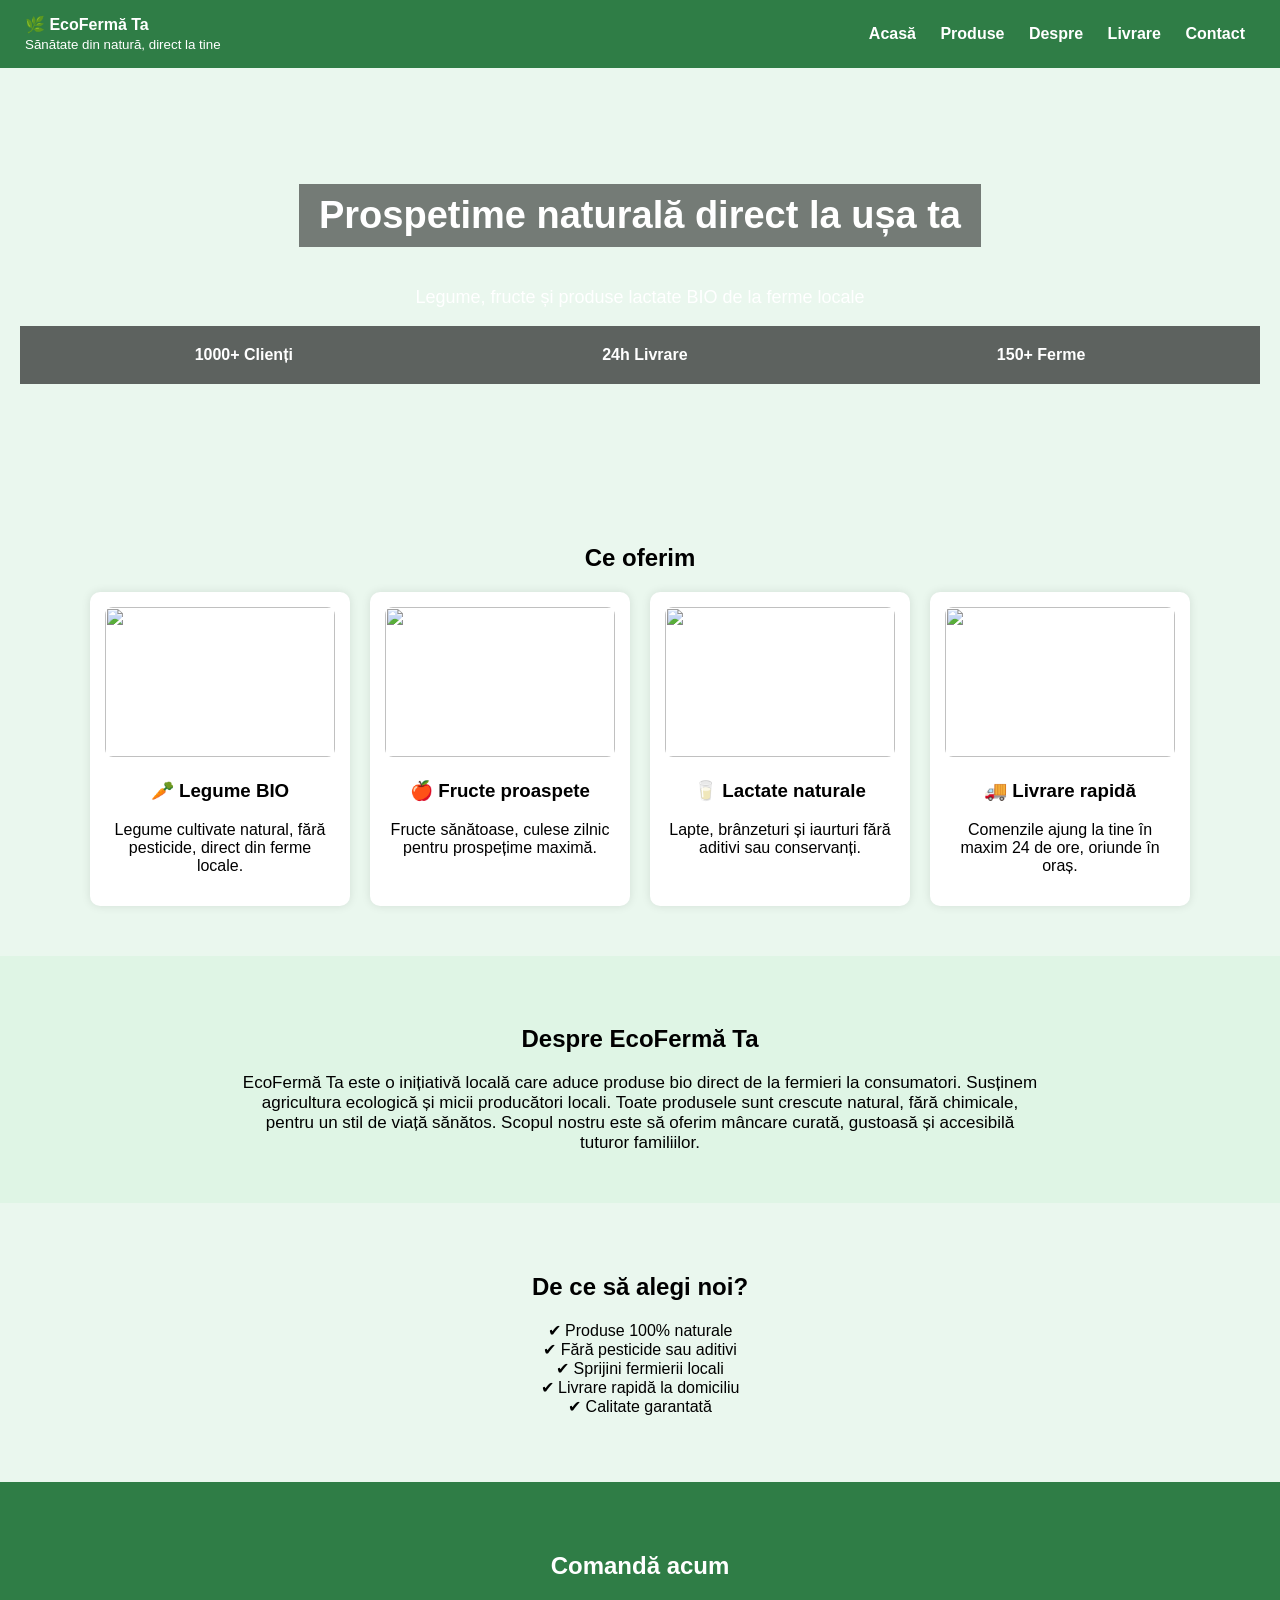
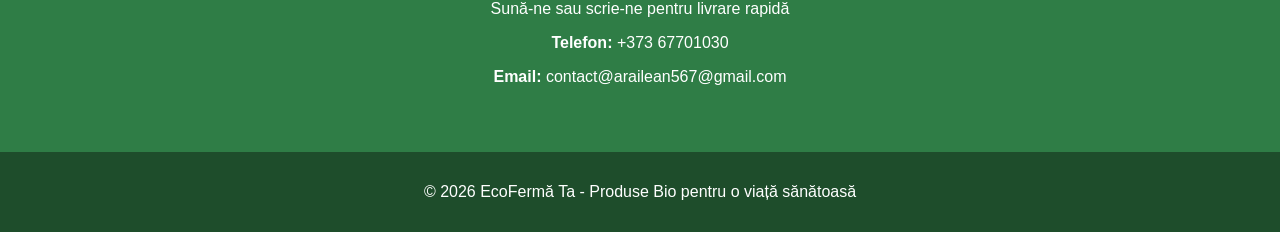
==== index.html @ a635d157 "Ziua 4: Finalizat Layout, Flexbox Grid si Interactivitate. Validat W3C." ====
<!DOCTYPE html>
<html lang="ro">
<head>
    <meta charset="UTF-8">
    <meta name="viewport" content="width=device-width, initial-scale=1.0">
    <title>EcoFermă Ta | Produse Bio & Livrare Rapidă</title>

    <style>
        body {
            margin: 0;
            font-family: Arial, sans-serif;
            background: #eaf7ee;
        }

        /* HEADER */
        header {
            background: #2f7d46;
            color: white;
            padding: 15px 25px;
            display: flex;
            justify-content: space-between;
            align-items: center;
        }

        header .logo {
            line-height: 1.2;
        }

        header nav a {
            color: white;
            margin: 0 10px;
            text-decoration: none;
            font-weight: bold;
        }

        /* HERO */
        .hero {
            background: url('https://images.unsplash.com/photo-1606787366850-de6330128bfc') center/cover;
            color: white;
            text-align: center;
            padding: 90px 20px;
        }

        .hero h1 {
            font-size: 38px;
            background: rgba(0,0,0,0.5);
            display: inline-block;
            padding: 10px 20px;
        }

        .hero p {
            margin-top: 15px;
            font-size: 18px;
        }

        /* STATISTICI */
        .stats {
            display: flex;
            justify-content: space-around;
            background: rgba(0,0,0,0.6);
            color: white;
            padding: 20px;
            font-weight: bold;
        }

        /* SECTIUNI */
        section {
            padding: 50px 20px;
            text-align: center;
        }

        .services {
            display: flex;
            justify-content: center;
            flex-wrap: wrap;
            gap: 20px;
        }

        .card {
            background: white;
            width: 230px;
            border-radius: 10px;
            padding: 15px;
            box-shadow: 0 0 10px rgba(0,0,0,0.1);
        }

        .card img {
            width: 100%;
            height: 150px;
            object-fit: cover;
            border-radius: 8px;
        }

        .about {
            background: #dff5e5;
        }

        .about p {
            max-width: 800px;
            margin: auto;
            font-size: 17px;
        }

        .contact {
            background: #2f7d46;
            color: white;
        }

        footer {
            background: #1e4d2b;
            color: white;
            text-align: center;
            padding: 15px;
        }
    </style>
</head>

<body>

<header>
    <div class="logo">
        <strong>🌿 EcoFermă Ta</strong><br>
        <small>Sănătate din natură, direct la tine</small>
    </div>

    <nav>
        <a href="#">Acasă</a>
        <a href="#">Produse</a>
        <a href="#">Despre</a>
        <a href="#">Livrare</a>
        <a href="#">Contact</a>
    </nav>
</header>

<!-- HERO -->
<div class="hero">
    <h1>Prospetime naturală direct la ușa ta</h1>
    <p>Legume, fructe și produse lactate BIO de la ferme locale</p>

    <div class="stats">
        <div>1000+ Clienți</div>
        <div>24h Livrare</div>
        <div>150+ Ferme</div>
    </div>
</div>

<!-- SERVICII -->
<section>
    <h2>Ce oferim</h2>

    <div class="services">

        <div class="card">
            <img src="https://images.unsplash.com/photo-1592924357228-91a4daadcfea?auto=format&fit=crop&w=800&q=80">
            <h3>🥕 Legume BIO</h3>
            <p>Legume cultivate natural, fără pesticide, direct din ferme locale.</p>
        </div>

        <div class="card">
           <img src="https://images.unsplash.com/photo-1619566636858-adf3ef46400b?auto=format&fit=crop&w=800&q=80">
            <h3>🍎 Fructe proaspete</h3>
            <p>Fructe sănătoase, culese zilnic pentru prospețime maximă.</p>
        </div>

        <div class="card">
           <img src="https://images.unsplash.com/photo-1628088062854-d1870b4553da?auto=format&fit=crop&w=800&q=80">
            <h3>🥛 Lactate naturale</h3>
            <p>Lapte, brânzeturi și iaurturi fără aditivi sau conservanți.</p>
        </div>

        <div class="card">
            <img src="https://images.unsplash.com/photo-1580674285054-bed31e145f59?auto=format&fit=crop&w=800&q=80">
            <h3>🚚 Livrare rapidă</h3>
            <p>Comenzile ajung la tine în maxim 24 de ore, oriunde în oraș.</p>
        </div>

    </div>
</section>

<!-- DESPRE -->
<section class="about">
    <h2>Despre EcoFermă Ta</h2>
    <p>
        EcoFermă Ta este o inițiativă locală care aduce produse bio direct de la fermieri la consumatori.
        Susținem agricultura ecologică și micii producători locali.
        Toate produsele sunt crescute natural, fără chimicale, pentru un stil de viață sănătos.
        Scopul nostru este să oferim mâncare curată, gustoasă și accesibilă tuturor familiilor.
    </p>
</section>

<!-- BENEFICII -->
<section>
    <h2>De ce să alegi noi?</h2>
    <p>
        ✔ Produse 100% naturale<br>
        ✔ Fără pesticide sau aditivi<br>
        ✔ Sprijini fermierii locali<br>
        ✔ Livrare rapidă la domiciliu<br>
        ✔ Calitate garantată
    </p>
</section>

<!-- CONTACT -->
<section class="contact">
    <h2>Comandă acum</h2>
    <p>Sună-ne sau scrie-ne pentru livrare rapidă</p>
    <p><strong>Telefon:</strong> +373 67701030</p>
    <p><strong>Email:</strong> contact@arailean567@gmail.com</p>
</section>

<footer>
    <p>&copy; 2026 EcoFermă Ta - Produse Bio pentru o viață sănătoasă</p>
</footer>

</body>
</html>
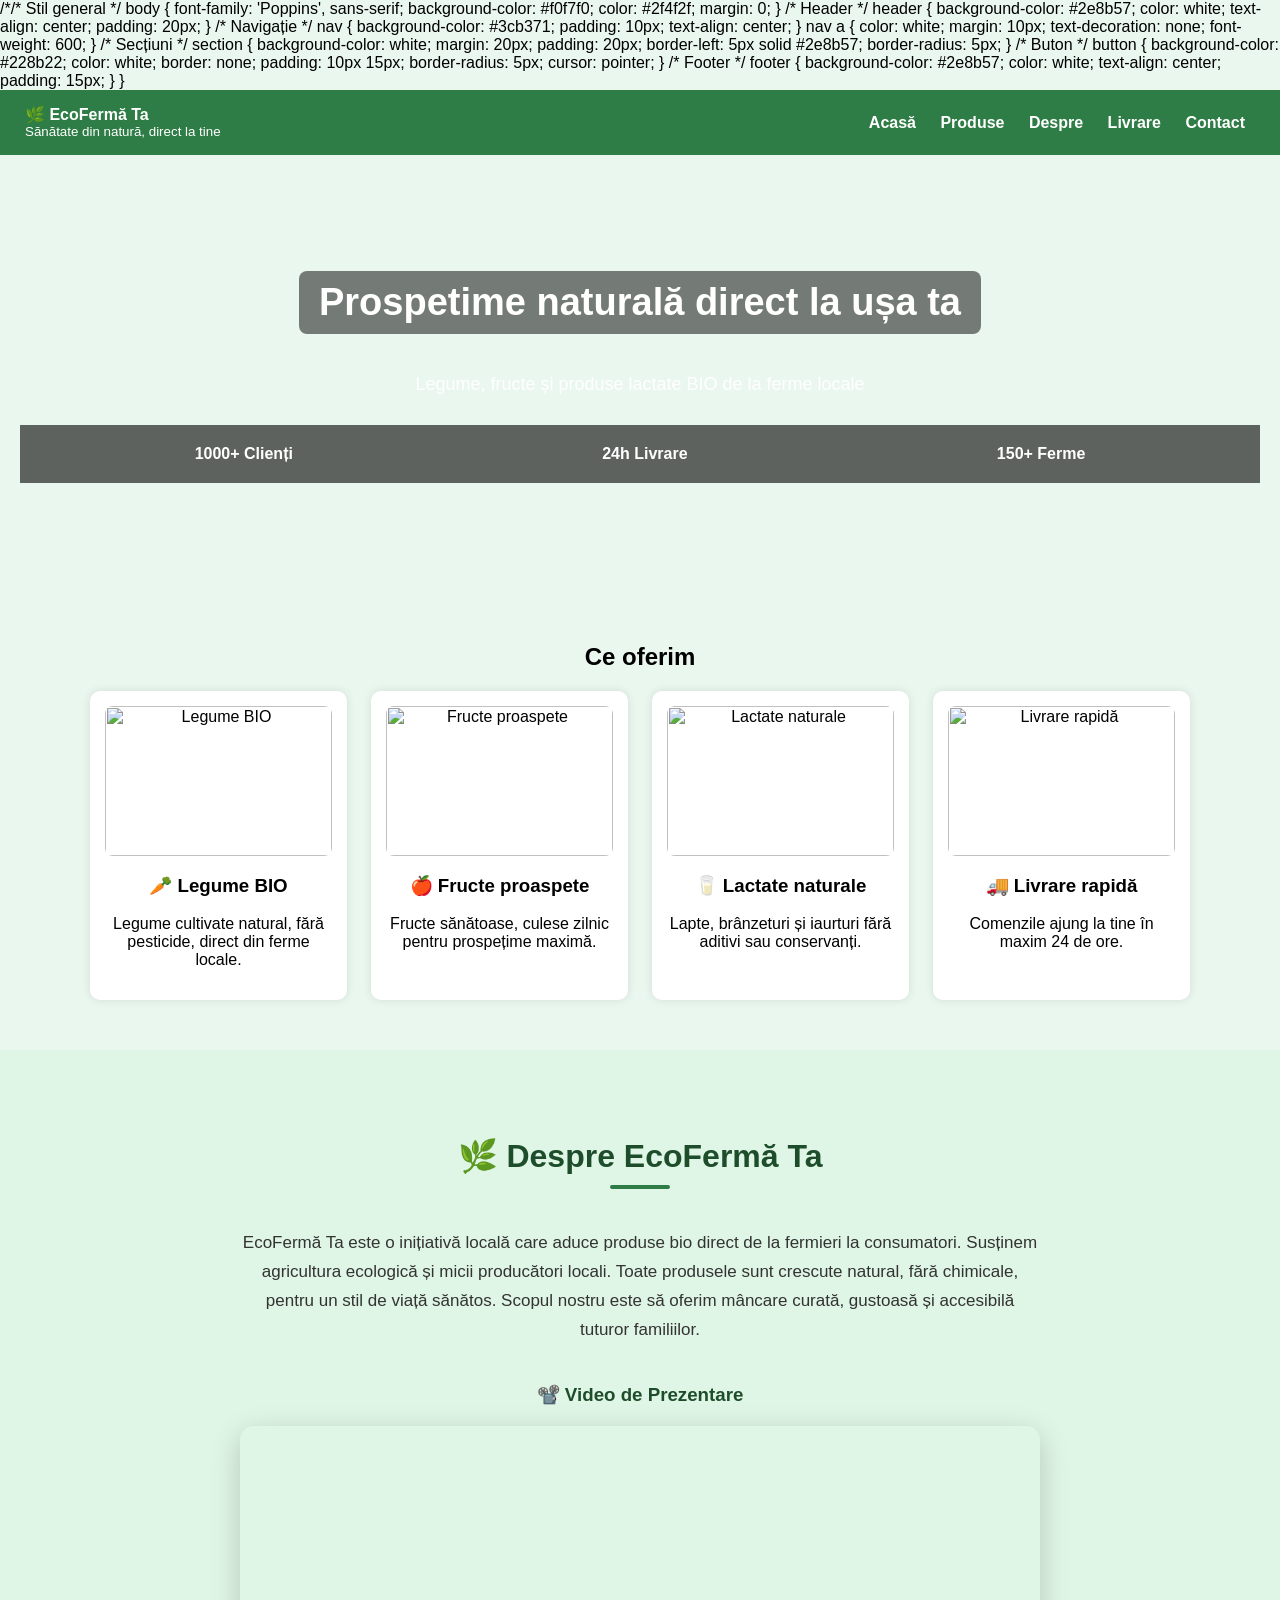
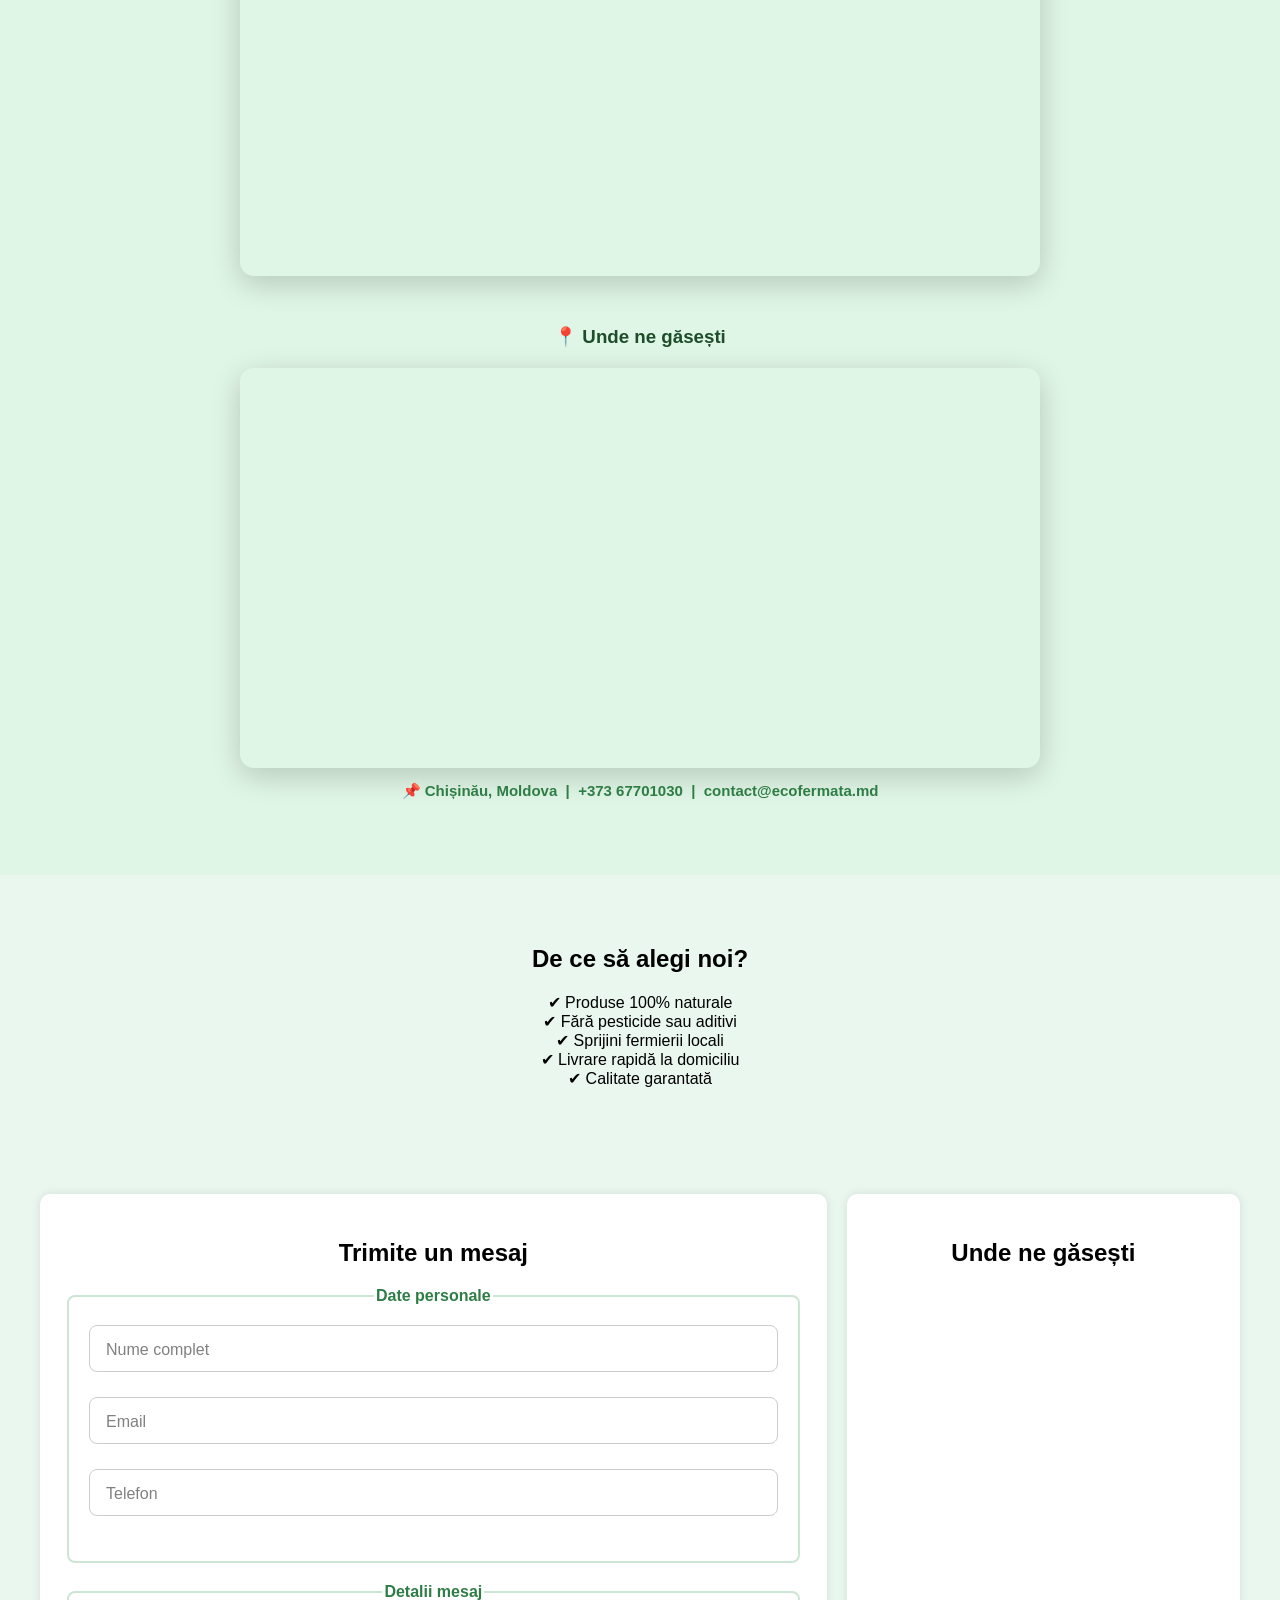
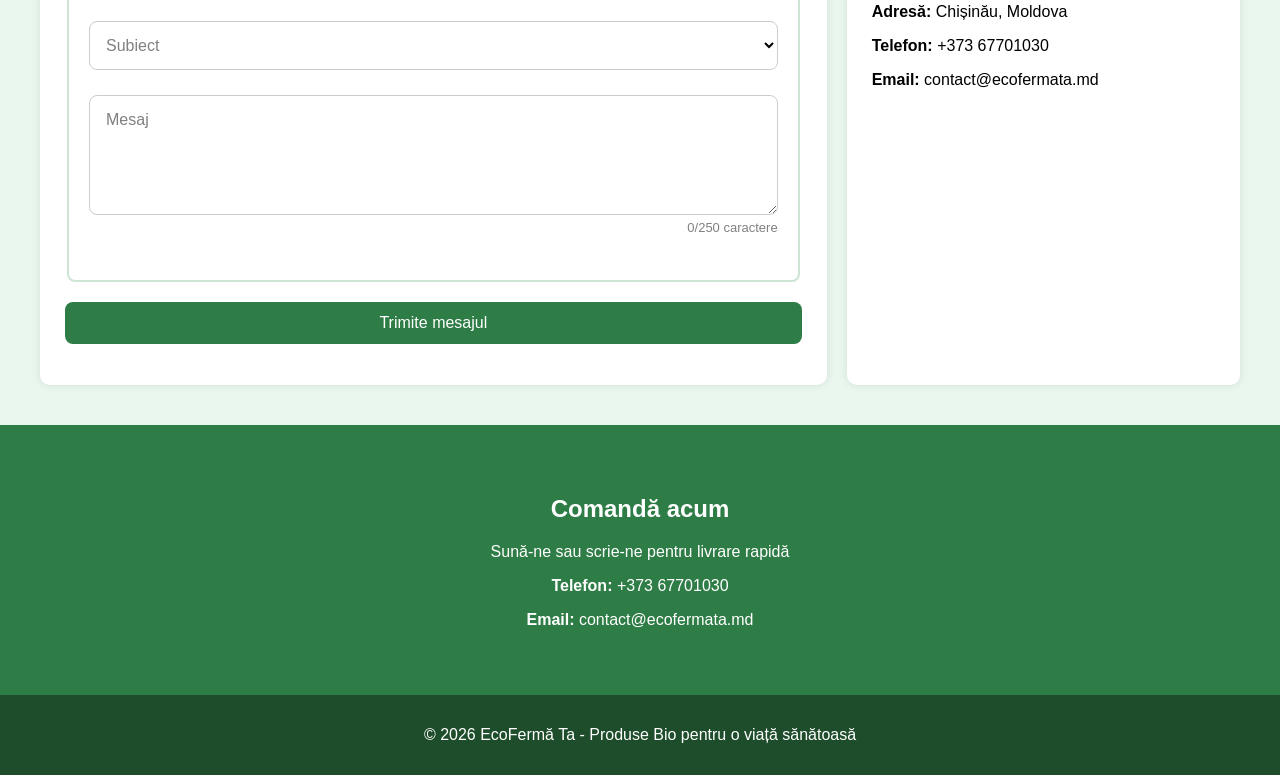
==== commit aad5fb74: "Update index.html" ====
--- a/index.html
+++ b/index.html
@@ -1,3 +1,99 @@
+/*/* Stil general */
+body {
+    font-family: 'Poppins', sans-serif;
+    background-color: #f0f7f0;
+    color: #2f4f2f;
+    margin: 0;
+}
+
+/* Header */
+header {
+    background-color: #2e8b57;
+    color: white;
+    text-align: center;
+    padding: 20px;
+}
+
+/* Navigație */
+nav {
+    background-color: #3cb371;
+    padding: 10px;
+    text-align: center;
+}
+
+nav a {
+    color: white;
+    margin: 10px;
+    text-decoration: none;
+    font-weight: 600;
+}
+
+/* Secțiuni */
+section {
+    background-color: white;
+    margin: 20px;
+    padding: 20px;
+    border-left: 5px solid #2e8b57;
+    border-radius: 5px;
+}
+
+/* Buton */
+button {
+    background-color: #228b22;
+    color: white;
+    border: none;
+    padding: 10px 15px;
+    border-radius: 5px;
+    cursor: pointer;
+}
+
+/* Footer */
+footer {
+    background-color: #2e8b57;
+    color: white;
+    text-align: center;
+    padding: 15px;
+}
+}
+
+
+
+
+
+
+
+
+
+
+
+
+
+
+
+
+
+
+
+
+
+
+
+
+
+
+
+
+
+
+
+
+
+
+
+
+
+
+
 <!DOCTYPE html>
 <html lang="ro">
 <head>
@@ -46,6 +142,7 @@
             background: rgba(0,0,0,0.5);
             display: inline-block;
             padding: 10px 20px;
+            border-radius: 8px;
         }
 
         .hero p {
@@ -61,6 +158,7 @@
             color: white;
             padding: 20px;
             font-weight: bold;
+            margin-top: 30px;
         }
 
         /* SECTIUNI */
@@ -69,19 +167,37 @@
             text-align: center;
         }
 
+        /* =============================================
+           SERVICII — Flexbox + Gap + Responsive
+        =============================================== */
         .services {
-            display: flex;
+            display: flex;               /* 1. Flexbox în loc de inline-block/float */
+            flex-wrap: wrap;             /*    Permite rânduri multiple */
             justify-content: center;
-            flex-wrap: wrap;
-            gap: 20px;
+            gap: 24px;                   /* 2. gap pentru spațiere uniformă */
+            max-width: 1100px;
+            margin: 0 auto;
         }
 
         .card {
             background: white;
-            width: 230px;
+            /* 3. Responsivitate:
+               - flex-basis controlează lățimea ideală
+               - min-width previne carduri prea înguste
+               - max-width limitează pe ecrane mari
+               - pe mobil (media query) → 100% lățime
+            */
+            flex: 1 1 230px;             /* crește / se micșorează / baza 230px */
+            max-width: 280px;            /* nu depășește 280px pe desktop */
             border-radius: 10px;
             padding: 15px;
             box-shadow: 0 0 10px rgba(0,0,0,0.1);
+            transition: transform 0.3s;
+            box-sizing: border-box;
+        }
+
+        .card:hover {
+            transform: translateY(-5px);
         }
 
         .card img {
@@ -99,6 +215,7 @@
             max-width: 800px;
             margin: auto;
             font-size: 17px;
+            line-height: 1.7;
         }
 
         .contact {
@@ -112,6 +229,294 @@
             text-align: center;
             padding: 15px;
         }
+
+        /* GRID CONTACT */
+        .contact-layout {
+            display: grid;
+            grid-template-columns: 2fr 1fr;
+            gap: 20px;
+            max-width: 1200px;
+            margin: auto;
+            padding: 40px 20px;
+        }
+
+        .form-box,
+        .info-box {
+            background: white;
+            padding: 25px;
+            border-radius: 10px;
+            box-shadow: 0 0 10px rgba(0,0,0,0.1);
+        }
+
+        fieldset {
+            border: 2px solid #cce5d4;
+            border-radius: 8px;
+            margin-bottom: 20px;
+            padding: 20px;
+        }
+
+        legend {
+            font-weight: bold;
+            color: #2f7d46;
+        }
+
+        /* FLOATING LABELS */
+        .floating-group {
+            position: relative;
+            margin-bottom: 25px;
+        }
+
+        .floating-group input,
+        .floating-group textarea,
+        .floating-group select {
+            width: 100%;
+            padding: 18px 10px 10px;
+            border: 1px solid #ccc;
+            border-radius: 8px;
+            font-size: 15px;
+            background: white;
+            outline: none;
+            box-sizing: border-box;
+        }
+
+        .floating-group textarea {
+            min-height: 120px;
+            resize: vertical;
+        }
+
+        .floating-group label {
+            position: absolute;
+            left: 12px;
+            top: 16px;
+            background: white;
+            padding: 0 5px;
+            color: gray;
+            transition: 0.3s;
+            pointer-events: none;
+        }
+
+        /* LABEL ANIMATION */
+        .floating-group input:focus + label,
+        .floating-group input:not(:placeholder-shown) + label,
+        .floating-group textarea:focus + label,
+        .floating-group textarea:not(:placeholder-shown) + label,
+        .floating-group select:focus + label,
+        .floating-group select:valid + label {
+            top: -10px;
+            left: 10px;
+            font-size: 12px;
+            color: #2f7d46;
+        }
+
+        /* INPUT FOCUS */
+        .floating-group input:focus,
+        .floating-group textarea:focus,
+        .floating-group select:focus {
+            border-color: #2f7d46;
+        }
+
+        /* TOOLTIP ERROR */
+        .error-msg {
+            display: none;
+            color: red;
+            font-size: 12px;
+            margin-top: 5px;
+            text-align: left;
+        }
+
+        /* AFISARE ERROR */
+        .floating-group input:invalid:focus ~ .error-msg,
+        .floating-group textarea:invalid:focus ~ .error-msg,
+        .floating-group select:invalid:focus ~ .error-msg {
+            display: block;
+        }
+
+        /* CHAR COUNTER */
+        .char-counter {
+            text-align: right;
+            font-size: 13px;
+            color: gray;
+            margin-top: 5px;
+        }
+
+        /* BUTTON EFFECT */
+        .form-box button {
+            width: 100%;
+            padding: 12px;
+            background: #2f7d46;
+            color: white;
+            border: none;
+            border-radius: 8px;
+            cursor: pointer;
+            font-size: 16px;
+            position: relative;
+            overflow: hidden;
+            transition: 0.3s;
+        }
+
+        .form-box button:hover {
+            background: #1f5d31;
+            transform: scale(1.03);
+        }
+
+        /* LOADING EFFECT */
+        .form-box button:active {
+            animation: loading 0.6s linear infinite;
+        }
+
+        @keyframes loading {
+            0%   { opacity: 1; }
+            50%  { opacity: 0.5; }
+            100% { opacity: 1; }
+        }
+
+        /* INFO BOX */
+        .info-box iframe {
+            width: 100%;
+            height: 300px;
+            border: 0;
+            border-radius: 10px;
+        }
+
+        .info-box p {
+            text-align: left;
+        }
+
+        /* =============================================
+           SECȚIUNEA #DESPRE — VIDEO + HARTĂ
+        =============================================== */
+        #despre {
+            background: #dff5e5;
+            padding: 60px 20px;
+            text-align: center;
+        }
+
+        #despre h2 {
+            font-size: 32px;
+            color: #1e4d2b;
+            margin-bottom: 10px;
+        }
+
+        #despre .despre-intro {
+            max-width: 800px;
+            margin: 0 auto 40px;
+            font-size: 17px;
+            line-height: 1.7;
+            color: #333;
+        }
+
+        /* VIDEO WRAPPER */
+        .video-wrapper {
+            position: relative;
+            width: 100%;
+            max-width: 800px;
+            margin: 0 auto 50px;
+            border-radius: 14px;
+            overflow: hidden;
+            box-shadow: 0 8px 30px rgba(0,0,0,0.18);
+        }
+
+        /* Aspect ratio 16:9 */
+        .video-wrapper::before {
+            content: '';
+            display: block;
+            padding-top: 56.25%;
+        }
+
+        .video-wrapper iframe {
+            position: absolute;
+            top: 0;
+            left: 0;
+            width: 100%;
+            height: 100%;
+            border: 0;
+            max-width: 100%;
+        }
+
+        /* HARTA */
+        .map-wrapper {
+            width: 100%;
+            max-width: 800px;
+            margin: 0 auto;
+            border-radius: 14px;
+            overflow: hidden;
+            box-shadow: 0 8px 30px rgba(0,0,0,0.18);
+        }
+
+        .map-wrapper iframe {
+            width: 100%;
+            max-width: 100%;
+            height: 400px;
+            border: 0;
+            display: block;
+        }
+
+        .map-label {
+            margin-top: 14px;
+            font-size: 15px;
+            color: #2f7d46;
+            font-weight: bold;
+        }
+
+        /* SEPARATOR */
+        .despre-separator {
+            width: 60px;
+            height: 4px;
+            background: #2f7d46;
+            border-radius: 2px;
+            margin: 0 auto 40px;
+        }
+
+        /* =============================================
+           RESPONSIVE
+        =============================================== */
+        @media (max-width: 900px) {
+            /* 3 coloane → 2 coloane pe tablete */
+            .card {
+                flex: 1 1 calc(50% - 24px);
+                max-width: calc(50% - 12px);
+            }
+        }
+
+        @media (max-width: 600px) {
+            /* 2 coloane → 1 coloană (100%) pe mobil */
+            .card {
+                flex: 1 1 100%;
+                max-width: 100%;
+            }
+
+            .contact-layout {
+                grid-template-columns: 1fr;
+            }
+
+            .stats {
+                flex-direction: column;
+                gap: 10px;
+            }
+
+            header {
+                flex-direction: column;
+                text-align: center;
+            }
+
+            header nav {
+                margin-top: 10px;
+            }
+
+            /* Iframe-urile nu depășesc lățimea ecranului pe mobil */
+            .video-wrapper,
+            .map-wrapper {
+                max-width: 100%;
+            }
+
+            .map-wrapper iframe {
+                height: 260px;
+            }
+
+            #despre h2 {
+                font-size: 24px;
+            }
+        }
     </style>
 </head>
 
@@ -126,7 +531,7 @@
     <nav>
         <a href="#">Acasă</a>
         <a href="#">Produse</a>
-        <a href="#">Despre</a>
+        <a href="#despre">Despre</a>
         <a href="#">Livrare</a>
         <a href="#">Contact</a>
     </nav>
@@ -148,44 +553,75 @@
 <section>
     <h2>Ce oferim</h2>
 
+    <!--
+        .services → display: flex + flex-wrap: wrap + gap: 24px
+        .card     → flex: 1 1 230px  (crește / se micșorează / baza 230px)
+                    max-width: 280px pe desktop
+        @media ≤600px → card: flex 1 1 100% (coloană unică)
+    -->
     <div class="services">
 
         <div class="card">
-            <img src="https://images.unsplash.com/photo-1592924357228-91a4daadcfea?auto=format&fit=crop&w=800&q=80">
+            <img src="https://images.unsplash.com/photo-1592924357228-91a4daadcfea?auto=format&fit=crop&w=800&q=80" alt="Legume BIO">
             <h3>🥕 Legume BIO</h3>
             <p>Legume cultivate natural, fără pesticide, direct din ferme locale.</p>
         </div>
 
         <div class="card">
-           <img src="https://images.unsplash.com/photo-1619566636858-adf3ef46400b?auto=format&fit=crop&w=800&q=80">
+            <img src="https://images.unsplash.com/photo-1619566636858-adf3ef46400b?auto=format&fit=crop&w=800&q=80" alt="Fructe proaspete">
             <h3>🍎 Fructe proaspete</h3>
             <p>Fructe sănătoase, culese zilnic pentru prospețime maximă.</p>
         </div>
 
         <div class="card">
-           <img src="https://images.unsplash.com/photo-1628088062854-d1870b4553da?auto=format&fit=crop&w=800&q=80">
+            <img src="https://images.unsplash.com/photo-1628088062854-d1870b4553da?auto=format&fit=crop&w=800&q=80" alt="Lactate naturale">
             <h3>🥛 Lactate naturale</h3>
             <p>Lapte, brânzeturi și iaurturi fără aditivi sau conservanți.</p>
         </div>
 
         <div class="card">
-            <img src="https://images.unsplash.com/photo-1580674285054-bed31e145f59?auto=format&fit=crop&w=800&q=80">
+            <img src="https://images.unsplash.com/photo-1580674285054-bed31e145f59?auto=format&fit=crop&w=800&q=80" alt="Livrare rapidă">
             <h3>🚚 Livrare rapidă</h3>
-            <p>Comenzile ajung la tine în maxim 24 de ore, oriunde în oraș.</p>
+            <p>Comenzile ajung la tine în maxim 24 de ore.</p>
         </div>
 
     </div>
 </section>
 
-<!-- DESPRE -->
-<section class="about">
-    <h2>Despre EcoFermă Ta</h2>
-    <p>
+<!-- SECȚIUNEA #DESPRE — VIDEO + HARTĂ -->
+<section id="despre">
+
+    <h2>🌿 Despre EcoFermă Ta</h2>
+    <div class="despre-separator"></div>
+
+    <p class="despre-intro">
         EcoFermă Ta este o inițiativă locală care aduce produse bio direct de la fermieri la consumatori.
         Susținem agricultura ecologică și micii producători locali.
         Toate produsele sunt crescute natural, fără chimicale, pentru un stil de viață sănătos.
         Scopul nostru este să oferim mâncare curată, gustoasă și accesibilă tuturor familiilor.
     </p>
+
+    <h3 style="color:#1e4d2b; margin-bottom:20px;">📽️ Video de Prezentare</h3>
+    <div class="video-wrapper">
+        <iframe
+            src="https://player.vimeo.com/video/337628564?h=79a36178cc"
+            title="EcoFermă Ta – Produse Bio"
+            allow="accelerometer; autoplay; clipboard-write; encrypted-media; gyroscope; picture-in-picture"
+            allowfullscreen>
+        </iframe>
+    </div>
+
+    <h3 style="color:#1e4d2b; margin: 40px 0 20px;">📍 Unde ne găsești</h3>
+    <div class="map-wrapper">
+        <iframe
+            src="https://maps.google.com/maps?q=Chisinau,Moldova&t=&z=13&ie=UTF8&iwloc=&output=embed"
+            loading="lazy"
+            allowfullscreen
+            title="Locația EcoFermă Ta – Chișinău">
+        </iframe>
+    </div>
+    <p class="map-label">📌 Chișinău, Moldova &nbsp;|&nbsp; +373 67701030 &nbsp;|&nbsp; contact@ecofermata.md</p>
+
 </section>
 
 <!-- BENEFICII -->
@@ -200,17 +636,98 @@
     </p>
 </section>
 
-<!-- CONTACT -->
+<!-- CONTACT LAYOUT -->
+<section class="contact-layout">
+
+    <div class="form-box">
+        <h2>Trimite un mesaj</h2>
+        <form>
+
+            <fieldset>
+                <legend>Date personale</legend>
+
+                <div class="floating-group">
+                    <input type="text" id="name" name="name" placeholder=" " required autocomplete="name">
+                    <label for="name">Nume complet</label>
+                    <span class="error-msg">Introdu un nume valid</span>
+                </div>
+
+                <div class="floating-group">
+                    <input type="email" id="email" name="email" placeholder=" " required autocomplete="email">
+                    <label for="email">Email</label>
+                    <span class="error-msg">Introdu un email valid</span>
+                </div>
+
+                <div class="floating-group">
+                    <input type="tel" id="phone" name="phone" placeholder=" " required autocomplete="tel">
+                    <label for="phone">Telefon</label>
+                    <span class="error-msg">Introdu numărul de telefon</span>
+                </div>
+            </fieldset>
+
+            <fieldset>
+                <legend>Detalii mesaj</legend>
+
+                <div class="floating-group">
+                    <select id="subject" name="subject" required>
+                        <option value="" disabled selected></option>
+                        <option>Comandă produse</option>
+                        <option>Informații</option>
+                        <option>Livrare</option>
+                        <option>Parteneriat</option>
+                    </select>
+                    <label for="subject">Subiect</label>
+                    <span class="error-msg">Selectează un subiect</span>
+                </div>
+
+                <div class="floating-group">
+                    <textarea id="message" name="message" maxlength="250" placeholder=" " required></textarea>
+                    <label for="message">Mesaj</label>
+                    <span class="error-msg">Scrie un mesaj</span>
+                    <div class="char-counter"><span id="charCount">0</span>/250 caractere</div>
+                </div>
+            </fieldset>
+
+            <button type="submit">Trimite mesajul</button>
+        </form>
+    </div>
+
+    <div class="info-box">
+        <h2>Unde ne găsești</h2>
+        <iframe
+            src="https://maps.google.com/maps?q=Chisinau&t=&z=13&ie=UTF8&iwloc=&output=embed"
+            loading="lazy"
+            allowfullscreen>
+        </iframe>
+        <p><strong>Adresă:</strong> Chișinău, Moldova</p>
+        <p><strong>Telefon:</strong> +373 67701030</p>
+        <p><strong>Email:</strong> contact@ecofermata.md</p>
+    </div>
+
+</section>
+
+<!-- CONTACT CTA -->
 <section class="contact">
     <h2>Comandă acum</h2>
     <p>Sună-ne sau scrie-ne pentru livrare rapidă</p>
     <p><strong>Telefon:</strong> +373 67701030</p>
-    <p><strong>Email:</strong> contact@arailean567@gmail.com</p>
+    <p><strong>Email:</strong> contact@ecofermata.md</p>
 </section>
 
 <footer>
     <p>&copy; 2026 EcoFermă Ta - Produse Bio pentru o viață sănătoasă</p>
 </footer>
 
+<script>
+    const textarea = document.getElementById("message");
+    const charCount = document.getElementById("charCount");
+
+    textarea.addEventListener("input", () => {
+        charCount.textContent = textarea.value.length;
+    });
+</script>
+
 </body>
-</html>+</html>
+
+  
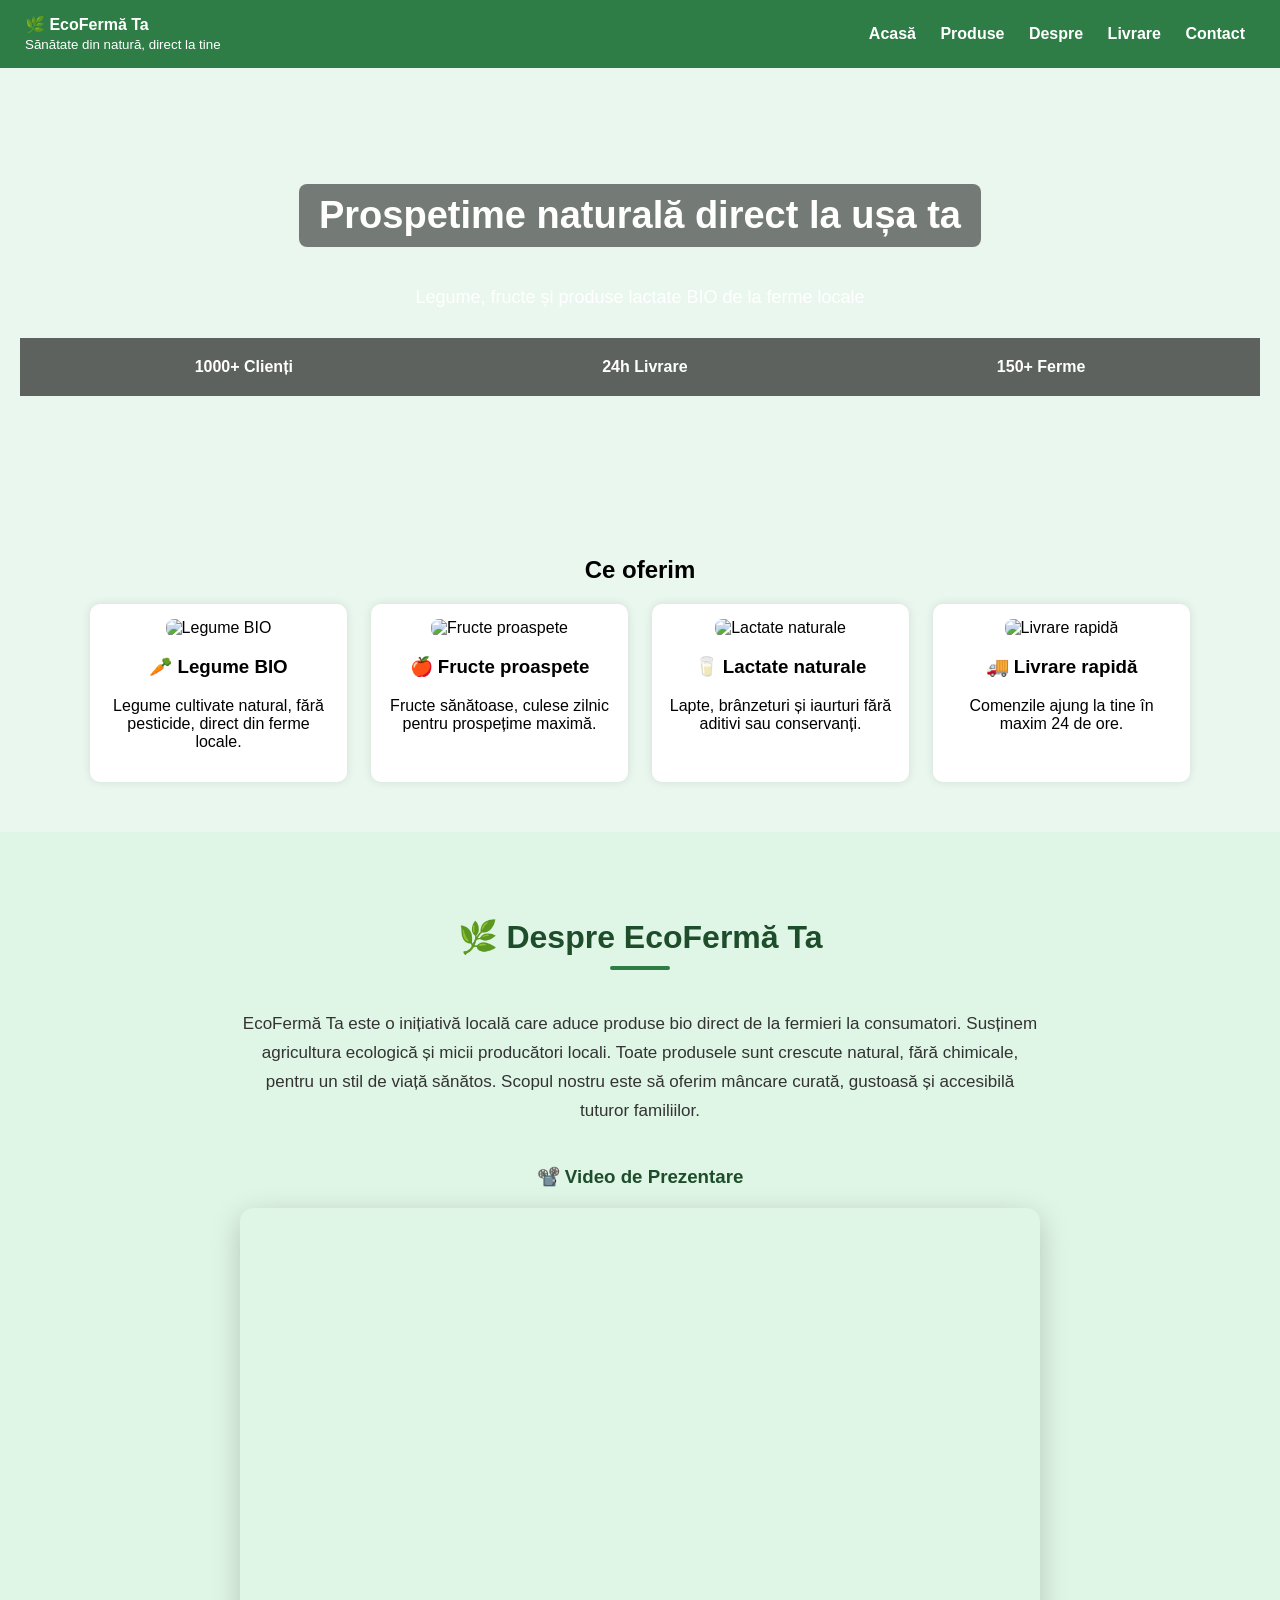
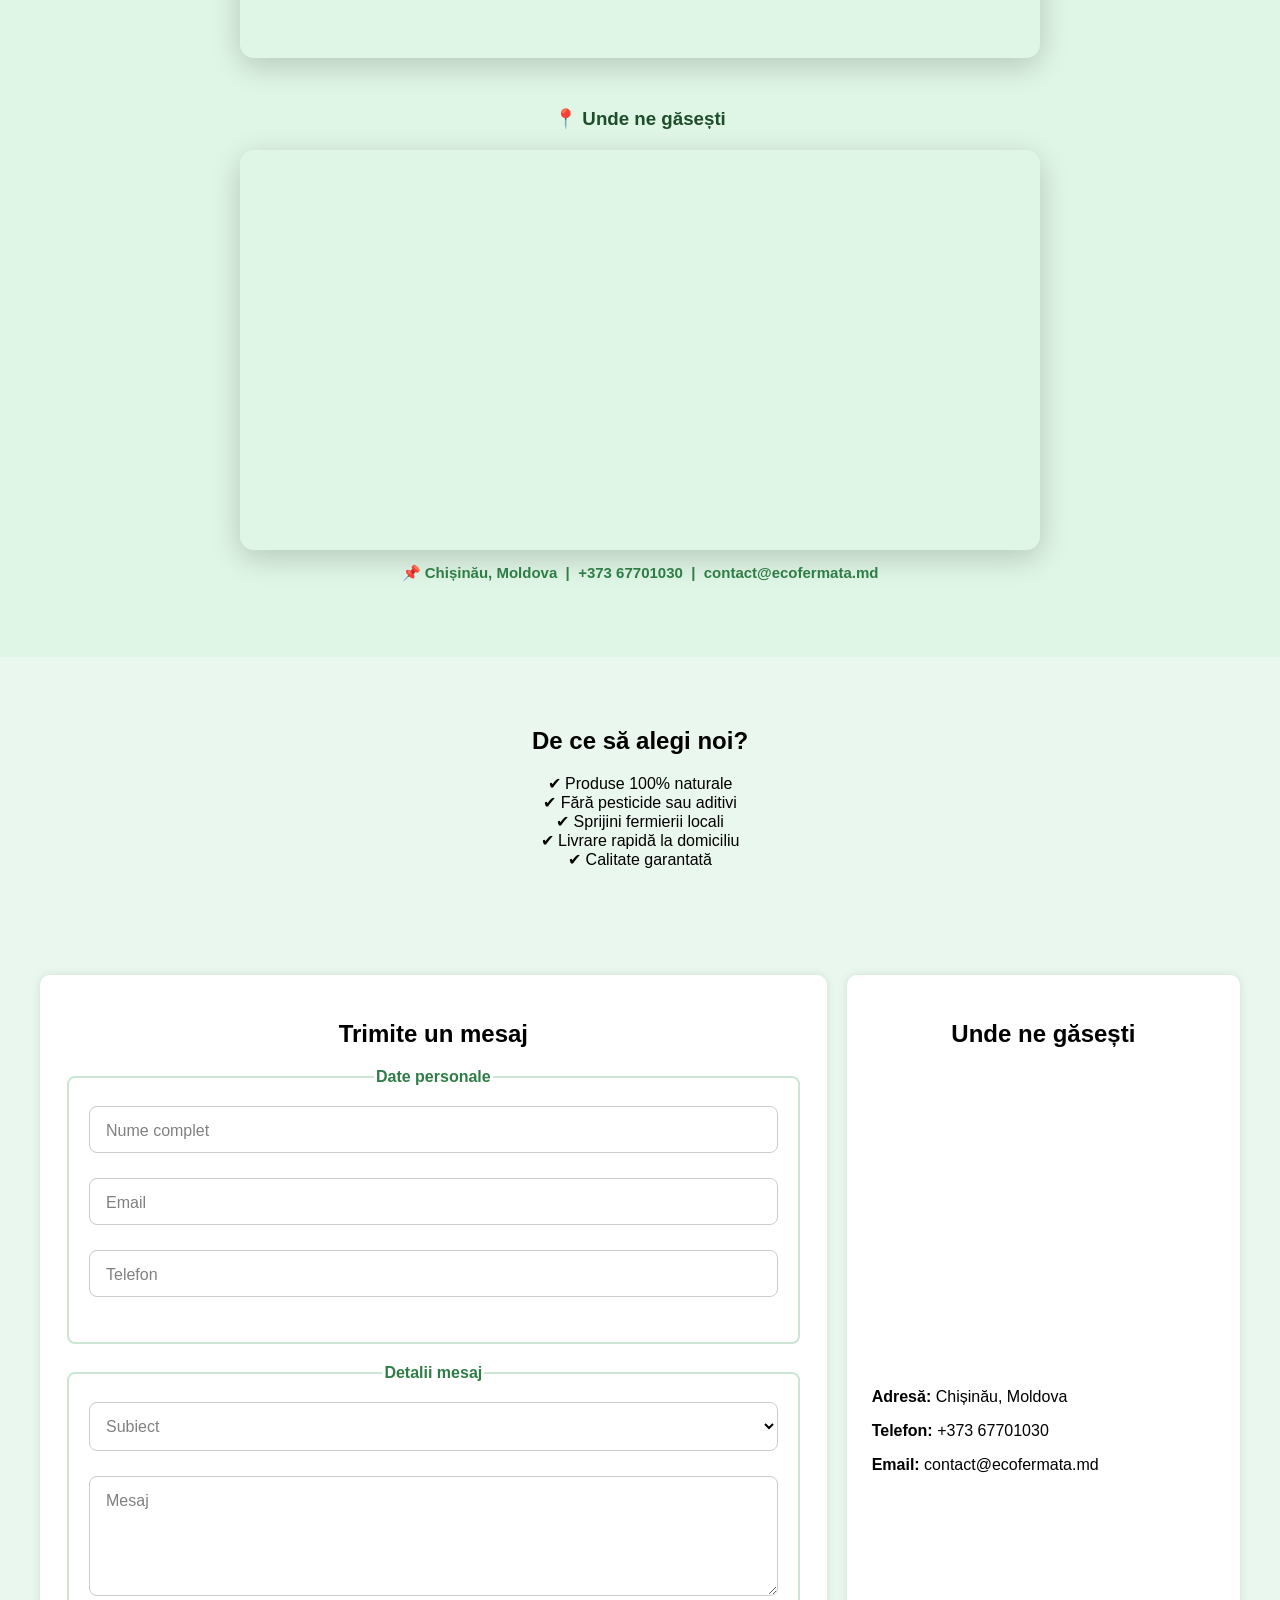
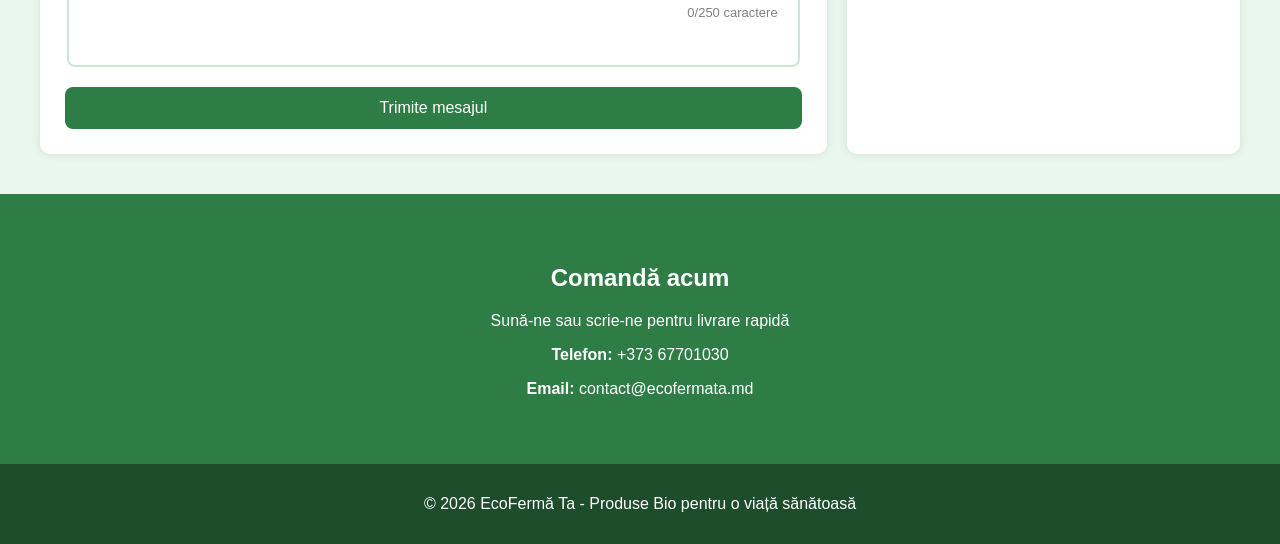
==== commit 52793e67: "index.html" ====
--- a/index.html
+++ b/index.html
@@ -1,98 +1,3 @@
-/*/* Stil general */
-body {
-    font-family: 'Poppins', sans-serif;
-    background-color: #f0f7f0;
-    color: #2f4f2f;
-    margin: 0;
-}
-
-/* Header */
-header {
-    background-color: #2e8b57;
-    color: white;
-    text-align: center;
-    padding: 20px;
-}
-
-/* Navigație */
-nav {
-    background-color: #3cb371;
-    padding: 10px;
-    text-align: center;
-}
-
-nav a {
-    color: white;
-    margin: 10px;
-    text-decoration: none;
-    font-weight: 600;
-}
-
-/* Secțiuni */
-section {
-    background-color: white;
-    margin: 20px;
-    padding: 20px;
-    border-left: 5px solid #2e8b57;
-    border-radius: 5px;
-}
-
-/* Buton */
-button {
-    background-color: #228b22;
-    color: white;
-    border: none;
-    padding: 10px 15px;
-    border-radius: 5px;
-    cursor: pointer;
-}
-
-/* Footer */
-footer {
-    background-color: #2e8b57;
-    color: white;
-    text-align: center;
-    padding: 15px;
-}
-}
-
-
-
-
-
-
-
-
-
-
-
-
-
-
-
-
-
-
-
-
-
-
-
-
-
-
-
-
-
-
-
-
-
-
-
-
-
-
 
 <!DOCTYPE html>
 <html lang="ro">
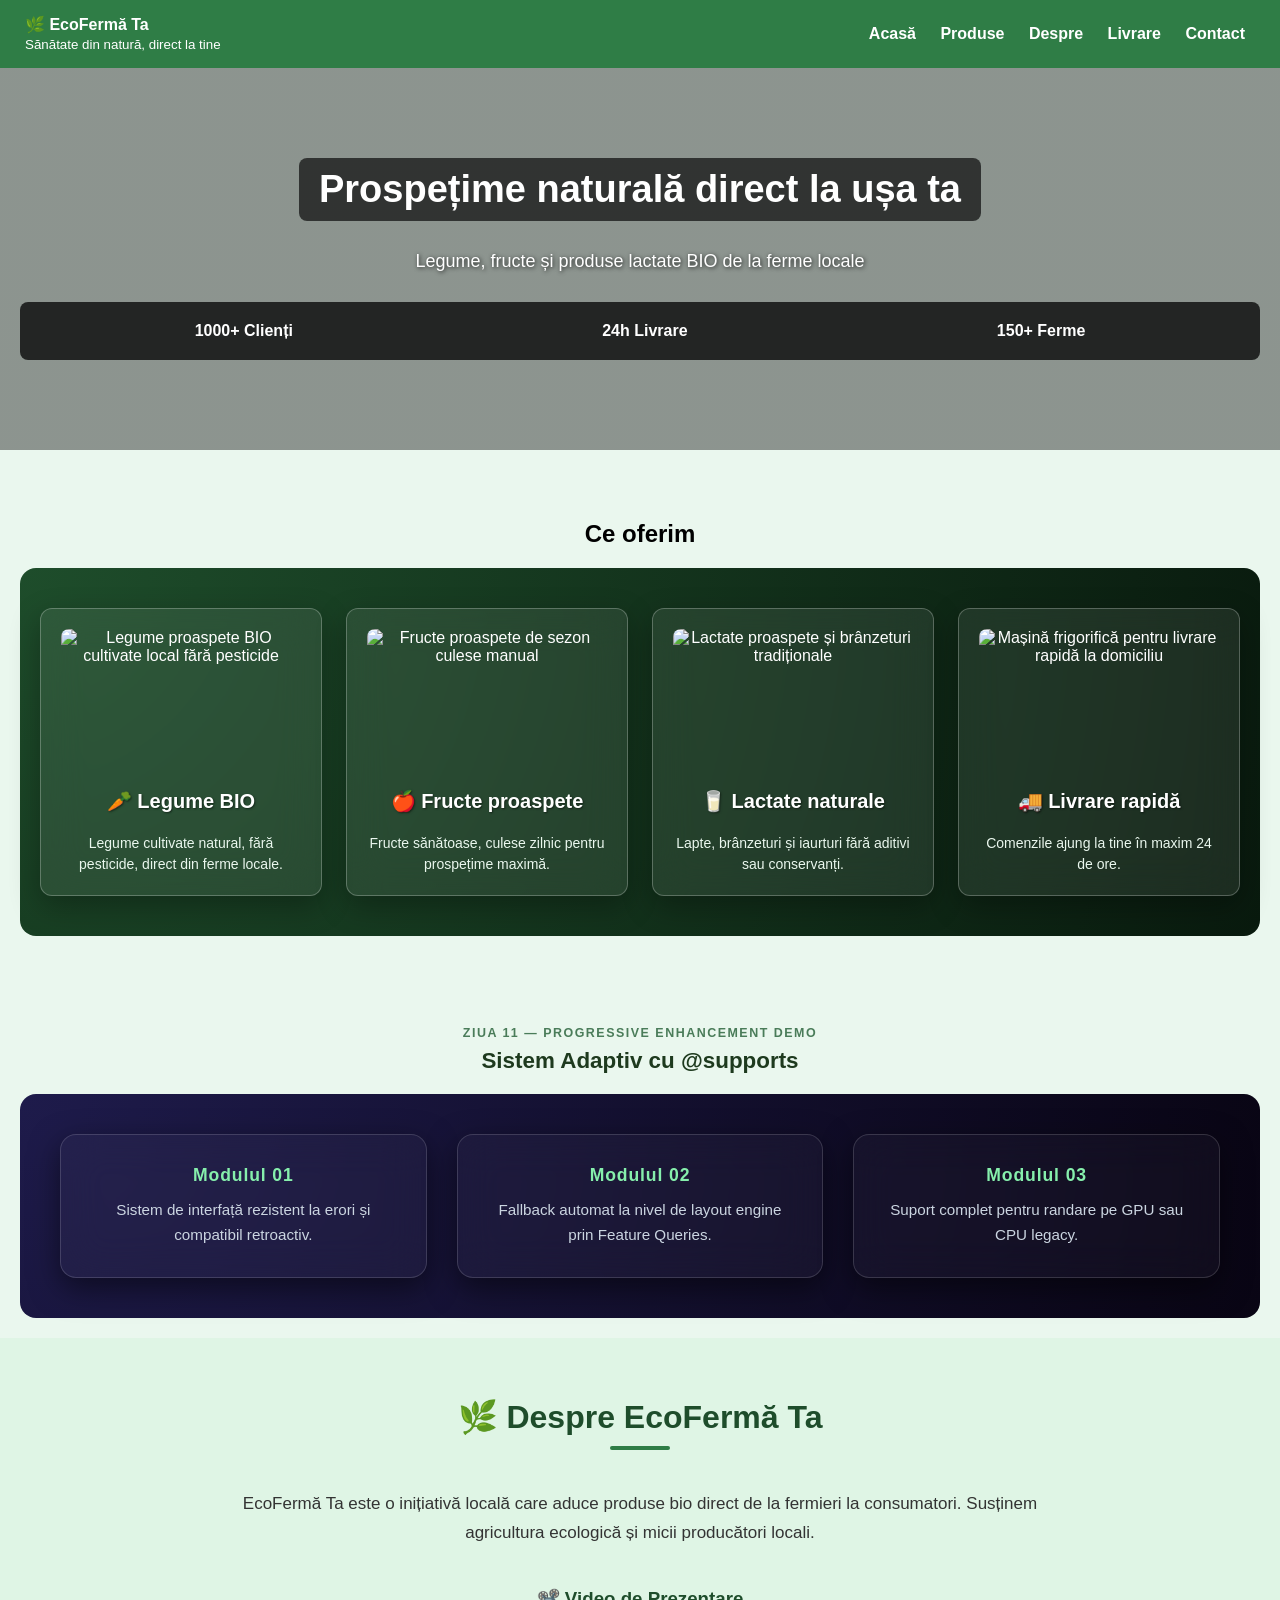
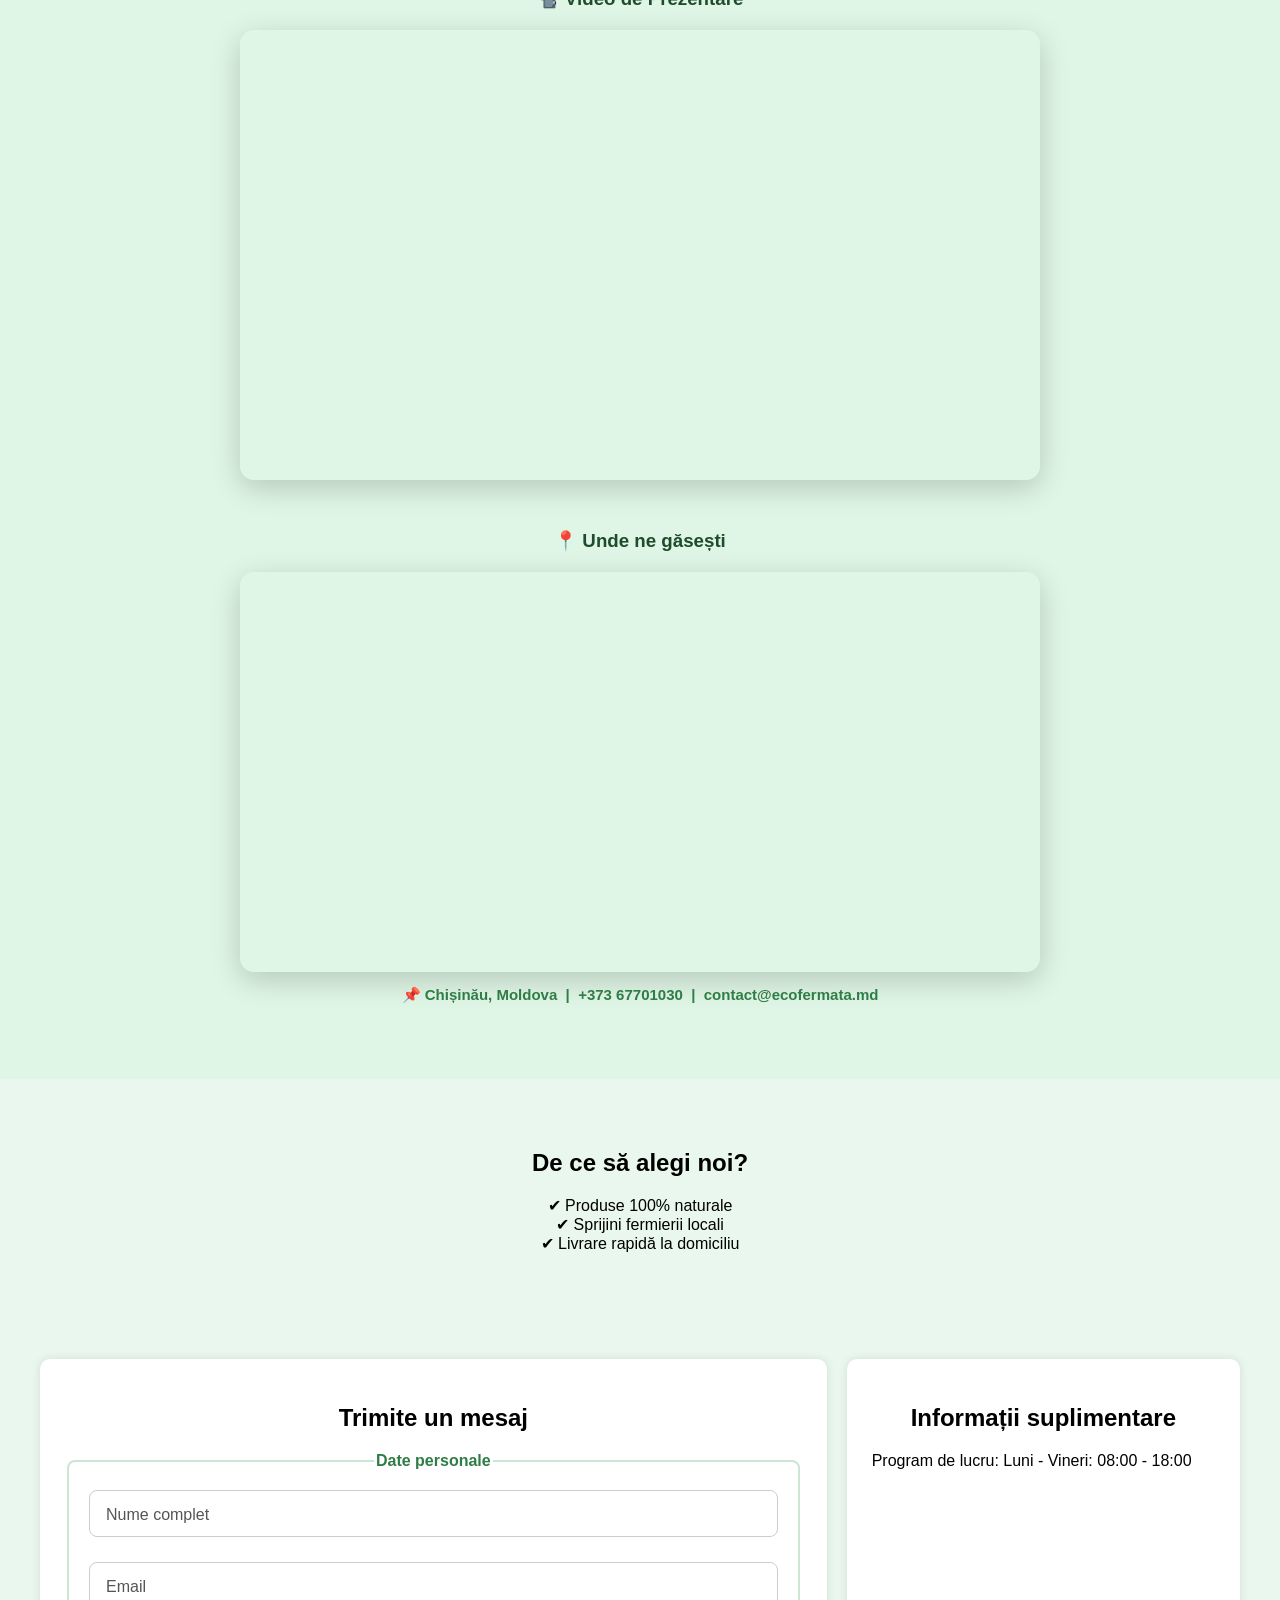
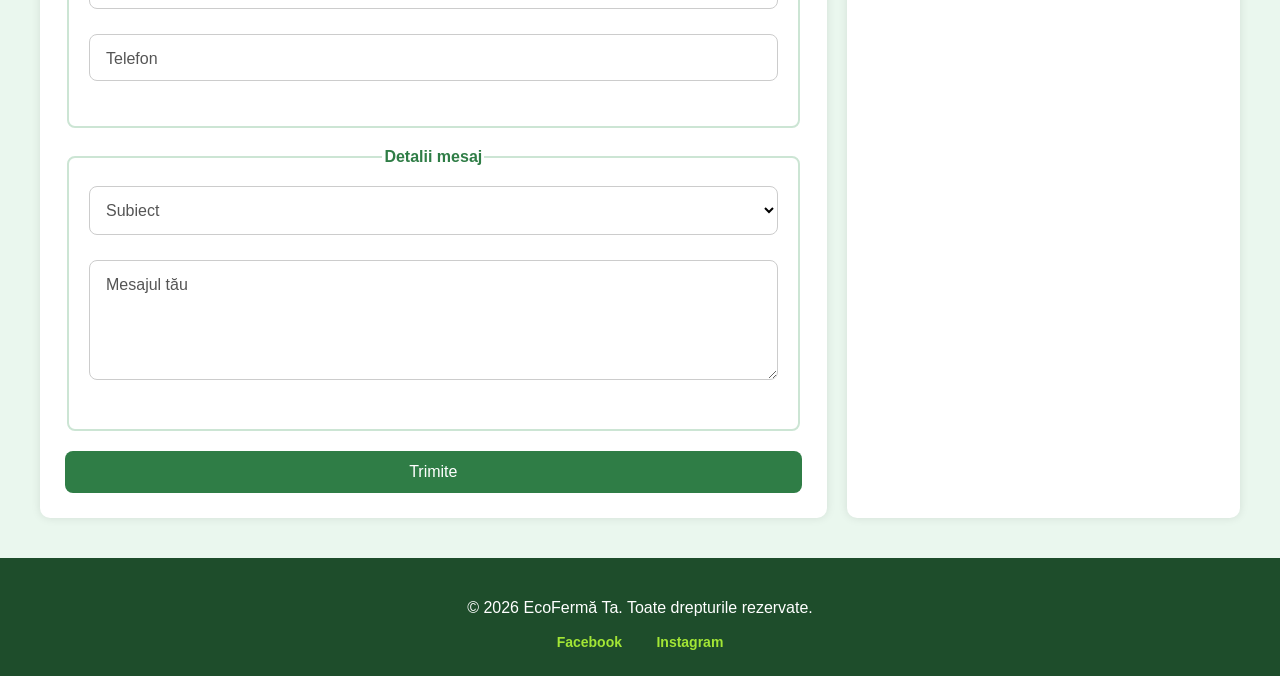
==== commit be8662bb: "index.html Updated the HTML structure and styles for better accessibility and performance. Enhanced " ====
--- a/index.html
+++ b/index.html
@@ -1,15 +1,23 @@
-
+<!-- Quality Assurance: Lighthouse Core Web Vitals audited by: Railean Anastasia | 19.05.2026 -->
 <!DOCTYPE html>
 <html lang="ro">
 <head>
     <meta charset="UTF-8">
     <meta name="viewport" content="width=device-width, initial-scale=1.0">
+    <meta name="description" content="EcoFermă Ta - Livrăm produse bio, legume, fructe proaspete și lactate naturale direct de la ferme locale în maxim 24 de ore.">
     <title>EcoFermă Ta | Produse Bio & Livrare Rapidă</title>
 
     <style>
+        /* Prevenire FOIT prin optimizarea fontului */
+        @font-face {
+            font-family: 'ArialCustom';
+            src: local('Arial');
+            font-display: swap;
+        }
+
         body {
             margin: 0;
-            font-family: Arial, sans-serif;
+            font-family: 'ArialCustom', Arial, sans-serif;
             background: #eaf7ee;
         }
 
@@ -34,9 +42,9 @@
             font-weight: bold;
         }
 
-        /* HERO */
+        /* HERO - Îmbunătățire LCP prin optimizarea background-ului și text contrast */
         .hero {
-            background: url('https://images.unsplash.com/photo-1606787366850-de6330128bfc') center/cover;
+            background: linear-gradient(rgba(0, 0, 0, 0.4), rgba(0, 0, 0, 0.4)), url('https://images.unsplash.com/photo-1606787366850-de6330128bfc?auto=format&fit=crop&w=1200&q=80') center/cover;
             color: white;
             text-align: center;
             padding: 90px 20px;
@@ -44,98 +52,353 @@
 
         .hero h1 {
             font-size: 38px;
-            background: rgba(0,0,0,0.5);
+            background: rgba(0,0,0,0.65);
             display: inline-block;
             padding: 10px 20px;
             border-radius: 8px;
+            margin: 0 0 15px 0;
         }
 
         .hero p {
-            margin-top: 15px;
+            margin: 15px 0 0 0;
             font-size: 18px;
+            text-shadow: 1px 1px 4px rgba(0,0,0,0.8);
         }
 
         /* STATISTICI */
         .stats {
             display: flex;
             justify-content: space-around;
-            background: rgba(0,0,0,0.6);
+            background: rgba(0,0,0,0.75);
             color: white;
             padding: 20px;
             font-weight: bold;
             margin-top: 30px;
-        }
-
-        /* SECTIUNI */
+            border-radius: 8px;
+        }
+
+        /* SECTIUNI ANCORĂ */
         section {
             padding: 50px 20px;
             text-align: center;
         }
 
-        /* =============================================
-           SERVICII — Flexbox + Gap + Responsive
-        =============================================== */
+        /* =========================================================================
+           1. SERVICII — STILURI DE BAZĂ & FALLBACK
+           ========================================================================= */
         .services {
-            display: flex;               /* 1. Flexbox în loc de inline-block/float */
-            flex-wrap: wrap;             /*    Permite rânduri multiple */
+            display: flex;
+            flex-wrap: wrap;
             justify-content: center;
-            gap: 24px;                   /* 2. gap pentru spațiere uniformă */
-            max-width: 1100px;
+            gap: 24px;
+            max-width: 1200px;
             margin: 0 auto;
+            padding: 40px 20px;
+            background-color: #153e20; 
+            border-radius: 16px;
         }
 
         .card {
-            background: white;
-            /* 3. Responsivitate:
-               - flex-basis controlează lățimea ideală
-               - min-width previne carduri prea înguste
-               - max-width limitează pe ecrane mari
-               - pe mobil (media query) → 100% lățime
-            */
-            flex: 1 1 230px;             /* crește / se micșorează / baza 230px */
-            max-width: 280px;            /* nu depășește 280px pe desktop */
-            border-radius: 10px;
-            padding: 15px;
-            box-shadow: 0 0 10px rgba(0,0,0,0.1);
-            transition: transform 0.3s;
+            display: flex;
+            flex-direction: column;
+            flex: 1 1 calc(25% - 24px); 
+            min-width: 250px;
+            max-width: 280px;
+            background-color: #ffffff; 
+            border: 1px solid rgba(0, 0, 0, 0.1);
+            border-radius: 12px;
+            padding: 20px;
+            box-shadow: 0 4px 10px rgba(0,0,0,0.05);
+            transition: transform 0.3s cubic-bezier(0.25, 1, 0.5, 1), box-shadow 0.3s ease;
             box-sizing: border-box;
+            color: #1e3a1e;
         }
 
         .card:hover {
             transform: translateY(-5px);
         }
 
+        /* Aspect-ratio explicit pentru eliminarea totală a CLS-ului */
         .card img {
             width: 100%;
             height: 150px;
+            aspect-ratio: 4 / 3;
             object-fit: cover;
             border-radius: 8px;
-        }
-
-        .about {
+            margin-bottom: 15px;
+        }
+
+        .card h3 {
+            margin: 0 0 10px 0;
+            font-size: 20px;
+            color: #153e20;
+        }
+
+        .card p {
+            margin: 0;
+            font-size: 14px;
+            line-height: 1.5;
+            color: #2b4c32;
+        }
+
+        /* =========================================================================
+           2. REFORMARE LA GRID
+           ========================================================================= */
+        @supports (display: grid) {
+            .services {
+                display: grid;
+                grid-template-columns: repeat(auto-fit, minmax(260px, 1fr));
+                gap: 24px;
+            }
+            
+            .card {
+                flex: none;
+                max-width: none;
+                min-width: 0;
+            }
+        }
+
+        /* =========================================================================
+           3. SUBGRID FALLBACK PLAN
+           ========================================================================= */
+        @supports (grid-template-rows: subgrid) {
+            .services {
+                grid-auto-rows: max-content;
+            }
+            .card {
+                display: grid;
+                grid-row: span 3;
+                grid-template-rows: subgrid;
+                gap: 10px;
+            }
+            .card img {
+                margin-bottom: 0;
+            }
+        }
+
+        /* =========================================================================
+           4. REFORMARE OPTICĂ + AUDIT CONTRAST (Corectat pentru conformitate WCAG AA)
+           ========================================================================= */
+        @supports (backdrop-filter: blur(20px)) or (-webkit-backdrop-filter: blur(20px)) {
+            .services {
+                background: radial-gradient(circle at top left, #1e4d2b, #091a0e);
+            }
+
+            .card {
+                background-color: rgba(255, 255, 255, 0.08);
+                backdrop-filter: blur(20px);
+                -webkit-backdrop-filter: blur(20px);
+                border: 1px solid rgba(255, 255, 255, 0.25);
+                box-shadow: 0 10px 30px rgba(0, 0, 0, 0.3);
+                color: #ffffff;
+            }
+            
+            .card h3 {
+                color: #ffffff;
+                text-shadow: 1px 1px 2px rgba(0,0,0,0.5);
+            }
+            
+            /* Corectat contrast de la #d1ebd7 la #eaf7ee pentru raport > 4.5:1 */
+            .card p {
+                color: #eaf7ee;
+            }
+        }
+
+        /* =========================================================================
+           5. THE "NOT" OPERATOR CHALLENGE
+           ========================================================================= */
+        @supports not (backdrop-filter: blur(20px)) {
+            .card {
+                border: 2px solid #2f7d46;
+                box-shadow: 0 15px 35px rgba(15, 62, 32, 0.25);
+                background-color: #ffffff;
+            }
+        }
+
+        /* ZIUA 11 — PERECHEA I: ADAPTIVE SHOWCASE */
+        .showcase-label {
+            text-align: center;
+            color: #4a7c59;
+            font-size: 0.78rem;
+            letter-spacing: 0.12em;
+            text-transform: uppercase;
+            margin: 40px 20px 0;
+            font-weight: bold;
+        }
+
+        .showcase-title {
+            text-align: center;
+            color: #1e3a1e;
+            font-size: 1.4rem;
+            font-weight: bold;
+            margin: 8px 20px 0;
+        }
+
+        .adaptive-showcase {
+            display: flex;
+            flex-wrap: wrap;
+            gap: 20px;
+            justify-content: center;
+            padding: 40px;
+            background-color: #0f172a;
+            margin: 20px;
+            border-radius: 16px;
+        }
+
+        .adaptive-card {
+            flex: 1 1 calc(33.333% - 20px);
+            min-width: 280px;
+            background-color: #1e293b;
+            border: 1px solid rgba(255, 255, 255, 0.1);
+            border-radius: 16px;
+            padding: 30px;
+            color: #f8fafc;
+            transition: transform 0.3s cubic-bezier(0.25, 1, 0.5, 1);
+        }
+
+        .adaptive-card:hover {
+            transform: translateY(-6px);
+        }
+
+        .adaptive-card__header {
+            font-size: 1.1rem;
+            font-weight: bold;
+            color: #86efac;
+            margin-bottom: 12px;
+            letter-spacing: 0.05em;
+        }
+
+        .adaptive-card__body {
+            font-size: 0.95rem;
+            line-height: 1.6;
+            color: #cbd5e1;
+            margin: 0;
+        }
+
+        @supports (display: grid) {
+            .adaptive-showcase {
+                display: grid;
+                grid-template-columns: repeat(auto-fit, minmax(300px, 1fr));
+                gap: 30px;
+            }
+
+            .adaptive-card {
+                flex: none;
+                min-width: 0;
+            }
+        }
+
+        @supports (backdrop-filter: blur(20px)) or (-webkit-backdrop-filter: blur(20px)) {
+            .adaptive-card {
+                background-color: rgba(255, 255, 255, 0.03);
+                backdrop-filter: blur(20px);
+                -webkit-backdrop-filter: blur(20px);
+                border: 1px solid rgba(255, 255, 255, 0.15);
+                box-shadow: 0 10px 30px rgba(0, 0, 0, 0.5);
+            }
+
+            .adaptive-showcase {
+                background: radial-gradient(circle at top left, #1e1b4b, #090514);
+            }
+        }
+
+        @supports not (backdrop-filter: blur(10px)) {
+            .adaptive-card {
+                background-color: #1e293b;
+                box-shadow:
+                    0 2px 0 rgba(255, 255, 255, 0.07) inset,
+                    0 20px 50px rgba(0, 0, 0, 0.7),
+                    0 4px 15px rgba(0, 0, 0, 0.5);
+                border: 1px solid rgba(255, 255, 255, 0.12);
+                background-image: linear-gradient(
+                    135deg,
+                    rgba(255, 255, 255, 0.05) 0%,
+                    transparent 60%
+                );
+            }
+        }
+
+        /* SECTIUNEA DESPRE */
+        #despre {
             background: #dff5e5;
-        }
-
-        .about p {
+            padding: 60px 20px;
+            text-align: center;
+        }
+
+        #despre h2 {
+            font-size: 32px;
+            color: #1e4d2b;
+            margin-top: 0;
+            margin-bottom: 10px;
+        }
+
+        #despre .despre-intro {
             max-width: 800px;
-            margin: auto;
+            margin: 0 auto 40px;
             font-size: 17px;
             line-height: 1.7;
-        }
-
-        .contact {
+            color: #333;
+        }
+
+        /* VIDEO WRAPPER & CLS PREVENTION */
+        .video-wrapper {
+            position: relative;
+            width: 100%;
+            max-width: 800px;
+            margin: 0 auto 50px;
+            border-radius: 14px;
+            overflow: hidden;
+            box-shadow: 0 8px 30px rgba(0,0,0,0.18);
+        }
+
+        .video-wrapper::before {
+            content: '';
+            display: block;
+            padding-top: 56.25%;
+        }
+
+        .video-wrapper iframe {
+            position: absolute;
+            top: 0;
+            left: 0;
+            width: 100%;
+            height: 100%;
+            border: 0;
+        }
+
+        /* HARTA WRAPPER & CLS PREVENTION */
+        .map-wrapper {
+            width: 100%;
+            max-width: 800px;
+            margin: 0 auto;
+            border-radius: 14px;
+            overflow: hidden;
+            box-shadow: 0 8px 30px rgba(0,0,0,0.18);
+        }
+
+        .map-wrapper iframe {
+            width: 100%;
+            height: 400px;
+            border: 0;
+            display: block;
+        }
+
+        .map-label {
+            margin-top: 14px;
+            font-size: 15px;
+            color: #2f7d46;
+            font-weight: bold;
+        }
+
+        .despre-separator {
+            width: 60px;
+            height: 4px;
             background: #2f7d46;
-            color: white;
-        }
-
-        footer {
-            background: #1e4d2b;
-            color: white;
-            text-align: center;
-            padding: 15px;
-        }
-
-        /* GRID CONTACT */
+            border-radius: 2px;
+            margin: 0 auto 40px;
+        }
+
+        /* CONTACT LAYOUT */
         .contact-layout {
             display: grid;
             grid-template-columns: 2fr 1fr;
@@ -195,12 +458,11 @@
             top: 16px;
             background: white;
             padding: 0 5px;
-            color: gray;
+            color: #555;
             transition: 0.3s;
             pointer-events: none;
         }
 
-        /* LABEL ANIMATION */
         .floating-group input:focus + label,
         .floating-group input:not(:placeholder-shown) + label,
         .floating-group textarea:focus + label,
@@ -213,38 +475,26 @@
             color: #2f7d46;
         }
 
-        /* INPUT FOCUS */
         .floating-group input:focus,
         .floating-group textarea:focus,
         .floating-group select:focus {
             border-color: #2f7d46;
         }
 
-        /* TOOLTIP ERROR */
         .error-msg {
             display: none;
-            color: red;
+            color: #d32f2f;
             font-size: 12px;
             margin-top: 5px;
             text-align: left;
         }
 
-        /* AFISARE ERROR */
         .floating-group input:invalid:focus ~ .error-msg,
         .floating-group textarea:invalid:focus ~ .error-msg,
         .floating-group select:invalid:focus ~ .error-msg {
             display: block;
         }
 
-        /* CHAR COUNTER */
-        .char-counter {
-            text-align: right;
-            font-size: 13px;
-            color: gray;
-            margin-top: 5px;
-        }
-
-        /* BUTTON EFFECT */
         .form-box button {
             width: 100%;
             padding: 12px;
@@ -264,18 +514,6 @@
             transform: scale(1.03);
         }
 
-        /* LOADING EFFECT */
-        .form-box button:active {
-            animation: loading 0.6s linear infinite;
-        }
-
-        @keyframes loading {
-            0%   { opacity: 1; }
-            50%  { opacity: 0.5; }
-            100% { opacity: 1; }
-        }
-
-        /* INFO BOX */
         .info-box iframe {
             width: 100%;
             height: 300px;
@@ -287,96 +525,33 @@
             text-align: left;
         }
 
-        /* =============================================
-           SECȚIUNEA #DESPRE — VIDEO + HARTĂ
-        =============================================== */
-        #despre {
-            background: #dff5e5;
-            padding: 60px 20px;
+        /* STRUCTURĂ FOOTER */
+        footer {
+            background: #1e4d2b;
+            color: white;
             text-align: center;
-        }
-
-        #despre h2 {
-            font-size: 32px;
-            color: #1e4d2b;
-            margin-bottom: 10px;
-        }
-
-        #despre .despre-intro {
-            max-width: 800px;
-            margin: 0 auto 40px;
-            font-size: 17px;
-            line-height: 1.7;
-            color: #333;
-        }
-
-        /* VIDEO WRAPPER */
-        .video-wrapper {
-            position: relative;
-            width: 100%;
-            max-width: 800px;
-            margin: 0 auto 50px;
-            border-radius: 14px;
-            overflow: hidden;
-            box-shadow: 0 8px 30px rgba(0,0,0,0.18);
-        }
-
-        /* Aspect ratio 16:9 */
-        .video-wrapper::before {
-            content: '';
-            display: block;
-            padding-top: 56.25%;
-        }
-
-        .video-wrapper iframe {
-            position: absolute;
-            top: 0;
-            left: 0;
-            width: 100%;
-            height: 100%;
-            border: 0;
-            max-width: 100%;
-        }
-
-        /* HARTA */
-        .map-wrapper {
-            width: 100%;
-            max-width: 800px;
-            margin: 0 auto;
-            border-radius: 14px;
-            overflow: hidden;
-            box-shadow: 0 8px 30px rgba(0,0,0,0.18);
-        }
-
-        .map-wrapper iframe {
-            width: 100%;
-            max-width: 100%;
-            height: 400px;
-            border: 0;
-            display: block;
-        }
-
-        .map-label {
-            margin-top: 14px;
-            font-size: 15px;
-            color: #2f7d46;
+            padding: 25px;
+        }
+
+        .footer-social-links {
+            margin-top: 12px;
+        }
+
+        .footer-social-links a {
+            color: #a3e635;
+            margin: 0 15px;
+            text-decoration: none;
             font-weight: bold;
-        }
-
-        /* SEPARATOR */
-        .despre-separator {
-            width: 60px;
-            height: 4px;
-            background: #2f7d46;
-            border-radius: 2px;
-            margin: 0 auto 40px;
-        }
-
-        /* =============================================
-           RESPONSIVE
-        =============================================== */
+            font-size: 14px;
+            transition: color 0.2s;
+        }
+
+        .footer-social-links a:hover {
+            color: #ffffff;
+        }
+
+        /* MEDIA QUERIES */
         @media (max-width: 900px) {
-            /* 3 coloane → 2 coloane pe tablete */
             .card {
                 flex: 1 1 calc(50% - 24px);
                 max-width: calc(50% - 12px);
@@ -384,7 +559,6 @@
         }
 
         @media (max-width: 600px) {
-            /* 2 coloane → 1 coloană (100%) pe mobil */
             .card {
                 flex: 1 1 100%;
                 max-width: 100%;
@@ -408,18 +582,16 @@
                 margin-top: 10px;
             }
 
-            /* Iframe-urile nu depășesc lățimea ecranului pe mobil */
-            .video-wrapper,
-            .map-wrapper {
-                max-width: 100%;
-            }
-
             .map-wrapper iframe {
                 height: 260px;
             }
 
             #despre h2 {
                 font-size: 24px;
+            }
+
+            .adaptive-card {
+                min-width: 0;
             }
         }
     </style>
@@ -432,7 +604,6 @@
         <strong>🌿 EcoFermă Ta</strong><br>
         <small>Sănătate din natură, direct la tine</small>
     </div>
-
     <nav>
         <a href="#">Acasă</a>
         <a href="#">Produse</a>
@@ -443,8 +614,8 @@
 </header>
 
 <!-- HERO -->
-<div class="hero">
-    <h1>Prospetime naturală direct la ușa ta</h1>
+<main class="hero">
+    <h1>Prospețime naturală direct la ușa ta</h1>
     <p>Legume, fructe și produse lactate BIO de la ferme locale</p>
 
     <div class="stats">
@@ -452,58 +623,65 @@
         <div>24h Livrare</div>
         <div>150+ Ferme</div>
     </div>
-</div>
+</main>
 
 <!-- SERVICII -->
 <section>
     <h2>Ce oferim</h2>
-
-    <!--
-        .services → display: flex + flex-wrap: wrap + gap: 24px
-        .card     → flex: 1 1 230px  (crește / se micșorează / baza 230px)
-                    max-width: 280px pe desktop
-        @media ≤600px → card: flex 1 1 100% (coloană unică)
-    -->
     <div class="services">
-
         <div class="card">
-            <img src="https://images.unsplash.com/photo-1592924357228-91a4daadcfea?auto=format&fit=crop&w=800&q=80" alt="Legume BIO">
+            <img src="https://images.unsplash.com/photo-1592924357228-91a4daadcfea?auto=format&fit=crop&w=800&q=80" alt="Legume proaspete BIO cultivate local fără pesticide" width="280" height="150" loading="lazy">
             <h3>🥕 Legume BIO</h3>
             <p>Legume cultivate natural, fără pesticide, direct din ferme locale.</p>
         </div>
 
         <div class="card">
-            <img src="https://images.unsplash.com/photo-1619566636858-adf3ef46400b?auto=format&fit=crop&w=800&q=80" alt="Fructe proaspete">
+            <img src="https://images.unsplash.com/photo-1619566636858-adf3ef46400b?auto=format&fit=crop&w=800&q=80" alt="Fructe proaspete de sezon culese manual" width="280" height="150" loading="lazy">
             <h3>🍎 Fructe proaspete</h3>
             <p>Fructe sănătoase, culese zilnic pentru prospețime maximă.</p>
         </div>
 
         <div class="card">
-            <img src="https://images.unsplash.com/photo-1628088062854-d1870b4553da?auto=format&fit=crop&w=800&q=80" alt="Lactate naturale">
+            <img src="https://images.unsplash.com/photo-1628088062854-d1870b4553da?auto=format&fit=crop&w=800&q=80" alt="Lactate proaspete și brânzeturi tradiționale" width="280" height="150" loading="lazy">
             <h3>🥛 Lactate naturale</h3>
             <p>Lapte, brânzeturi și iaurturi fără aditivi sau conservanți.</p>
         </div>
 
         <div class="card">
-            <img src="https://images.unsplash.com/photo-1580674285054-bed31e145f59?auto=format&fit=crop&w=800&q=80" alt="Livrare rapidă">
+            <img src="https://images.unsplash.com/photo-1580674285054-bed31e145f59?auto=format&fit=crop&w=800&q=80" alt="Mașină frigorifică pentru livrare rapidă la domiciliu" width="280" height="150" loading="lazy">
             <h3>🚚 Livrare rapidă</h3>
             <p>Comenzile ajung la tine în maxim 24 de ore.</p>
         </div>
-
     </div>
 </section>
 
-<!-- SECȚIUNEA #DESPRE — VIDEO + HARTĂ -->
+<!-- ADAPTIVE SHOWCASE -->
+<div class="showcase-label">Ziua 11 — Progressive Enhancement Demo</div>
+<div class="showcase-title">Sistem Adaptiv cu @supports</div>
+
+<section class="adaptive-showcase">
+    <div class="adaptive-card">
+        <div class="adaptive-card__header">Modulul 01</div>
+        <p class="adaptive-card__body">Sistem de interfață rezistent la erori și compatibil retroactiv.</p>
+    </div>
+    <div class="adaptive-card">
+        <div class="adaptive-card__header">Modulul 02</div>
+        <p class="adaptive-card__body">Fallback automat la nivel de layout engine prin Feature Queries.</p>
+    </div>
+    <div class="adaptive-card">
+        <div class="adaptive-card__header">Modulul 03</div>
+        <p class="adaptive-card__body">Suport complet pentru randare pe GPU sau CPU legacy.</p>
+    </div>
+</section>
+
+<!-- SECȚIUNEA #DESPRE -->
 <section id="despre">
-
     <h2>🌿 Despre EcoFermă Ta</h2>
     <div class="despre-separator"></div>
 
     <p class="despre-intro">
         EcoFermă Ta este o inițiativă locală care aduce produse bio direct de la fermieri la consumatori.
         Susținem agricultura ecologică și micii producători locali.
-        Toate produsele sunt crescute natural, fără chimicale, pentru un stil de viață sănătos.
-        Scopul nostru este să oferim mâncare curată, gustoasă și accesibilă tuturor familiilor.
     </p>
 
     <h3 style="color:#1e4d2b; margin-bottom:20px;">📽️ Video de Prezentare</h3>
@@ -511,6 +689,9 @@
         <iframe
             src="https://player.vimeo.com/video/337628564?h=79a36178cc"
             title="EcoFermă Ta – Produse Bio"
+            width="800"
+            height="450"
+            sandbox="allow-scripts allow-same-origin allow-presentation"
             allow="accelerometer; autoplay; clipboard-write; encrypted-media; gyroscope; picture-in-picture"
             allowfullscreen>
         </iframe>
@@ -519,14 +700,16 @@
     <h3 style="color:#1e4d2b; margin: 40px 0 20px;">📍 Unde ne găsești</h3>
     <div class="map-wrapper">
         <iframe
-            src="https://maps.google.com/maps?q=Chisinau,Moldova&t=&z=13&ie=UTF8&iwloc=&output=embed"
+            src="https://maps.google.com/maps?q=Chisinau,Moldova&amp;t=&amp;z=13&amp;ie=UTF8&amp;iwloc=&amp;output=embed"
             loading="lazy"
+            width="800"
+            height="400"
+            sandbox="allow-scripts allow-same-origin"
             allowfullscreen
             title="Locația EcoFermă Ta – Chișinău">
         </iframe>
     </div>
     <p class="map-label">📌 Chișinău, Moldova &nbsp;|&nbsp; +373 67701030 &nbsp;|&nbsp; contact@ecofermata.md</p>
-
 </section>
 
 <!-- BENEFICII -->
@@ -534,35 +717,28 @@
     <h2>De ce să alegi noi?</h2>
     <p>
         ✔ Produse 100% naturale<br>
-        ✔ Fără pesticide sau aditivi<br>
         ✔ Sprijini fermierii locali<br>
-        ✔ Livrare rapidă la domiciliu<br>
-        ✔ Calitate garantată
+        ✔ Livrare rapidă la domiciliu
     </p>
 </section>
 
 <!-- CONTACT LAYOUT -->
 <section class="contact-layout">
-
     <div class="form-box">
         <h2>Trimite un mesaj</h2>
         <form>
-
             <fieldset>
                 <legend>Date personale</legend>
-
                 <div class="floating-group">
                     <input type="text" id="name" name="name" placeholder=" " required autocomplete="name">
                     <label for="name">Nume complet</label>
                     <span class="error-msg">Introdu un nume valid</span>
                 </div>
-
                 <div class="floating-group">
                     <input type="email" id="email" name="email" placeholder=" " required autocomplete="email">
                     <label for="email">Email</label>
                     <span class="error-msg">Introdu un email valid</span>
                 </div>
-
                 <div class="floating-group">
                     <input type="tel" id="phone" name="phone" placeholder=" " required autocomplete="tel">
                     <label for="phone">Telefon</label>
@@ -572,65 +748,38 @@
 
             <fieldset>
                 <legend>Detalii mesaj</legend>
-
                 <div class="floating-group">
                     <select id="subject" name="subject" required>
                         <option value="" disabled selected></option>
                         <option>Comandă produse</option>
                         <option>Informații</option>
                         <option>Livrare</option>
-                        <option>Parteneriat</option>
                     </select>
                     <label for="subject">Subiect</label>
                     <span class="error-msg">Selectează un subiect</span>
                 </div>
-
                 <div class="floating-group">
                     <textarea id="message" name="message" maxlength="250" placeholder=" " required></textarea>
-                    <label for="message">Mesaj</label>
-                    <span class="error-msg">Scrie un mesaj</span>
-                    <div class="char-counter"><span id="charCount">0</span>/250 caractere</div>
+                    <label for="message">Mesajul tău</label>
                 </div>
             </fieldset>
-
-            <button type="submit">Trimite mesajul</button>
+            <button type="submit">Trimite</button>
         </form>
     </div>
 
     <div class="info-box">
-        <h2>Unde ne găsești</h2>
-        <iframe
-            src="https://maps.google.com/maps?q=Chisinau&t=&z=13&ie=UTF8&iwloc=&output=embed"
-            loading="lazy"
-            allowfullscreen>
-        </iframe>
-        <p><strong>Adresă:</strong> Chișinău, Moldova</p>
-        <p><strong>Telefon:</strong> +373 67701030</p>
-        <p><strong>Email:</strong> contact@ecofermata.md</p>
-    </div>
-
+        <h2>Informații suplimentare</h2>
+        <p>Program de lucru: Luni - Vineri: 08:00 - 18:00</p>
+    </div>
 </section>
 
-<!-- CONTACT CTA -->
-<section class="contact">
-    <h2>Comandă acum</h2>
-    <p>Sună-ne sau scrie-ne pentru livrare rapidă</p>
-    <p><strong>Telefon:</strong> +373 67701030</p>
-    <p><strong>Email:</strong> contact@ecofermata.md</p>
-</section>
-
 <footer>
-    <p>&copy; 2026 EcoFermă Ta - Produse Bio pentru o viață sănătoasă</p>
+    <p>&copy; 2026 EcoFermă Ta. Toate drepturile rezervate.</p>
+    <div class="footer-social-links">
+        <a href="#" rel="noopener noreferrer">Facebook</a>
+        <a href="#" rel="noopener noreferrer">Instagram</a>
+    </div>
 </footer>
-
-<script>
-    const textarea = document.getElementById("message");
-    const charCount = document.getElementById("charCount");
-
-    textarea.addEventListener("input", () => {
-        charCount.textContent = textarea.value.length;
-    });
-</script>
 
 </body>
 </html>
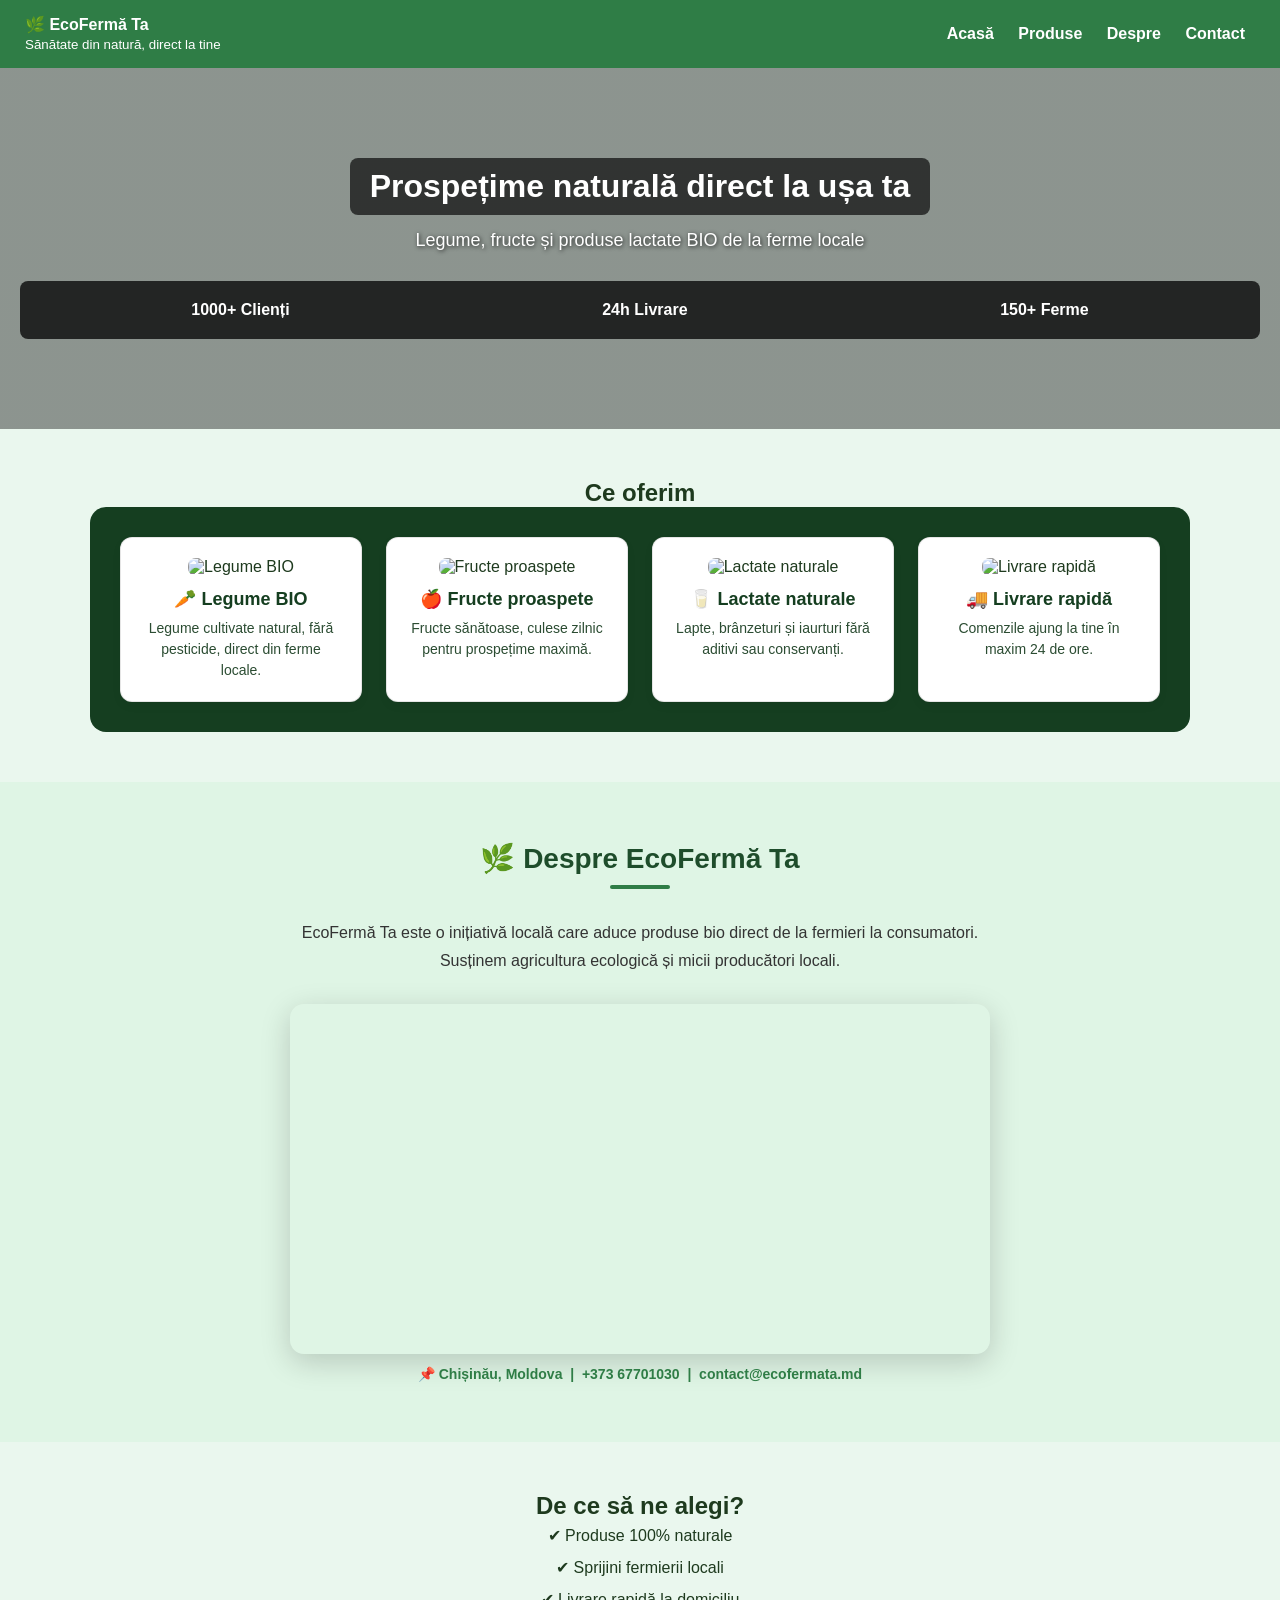
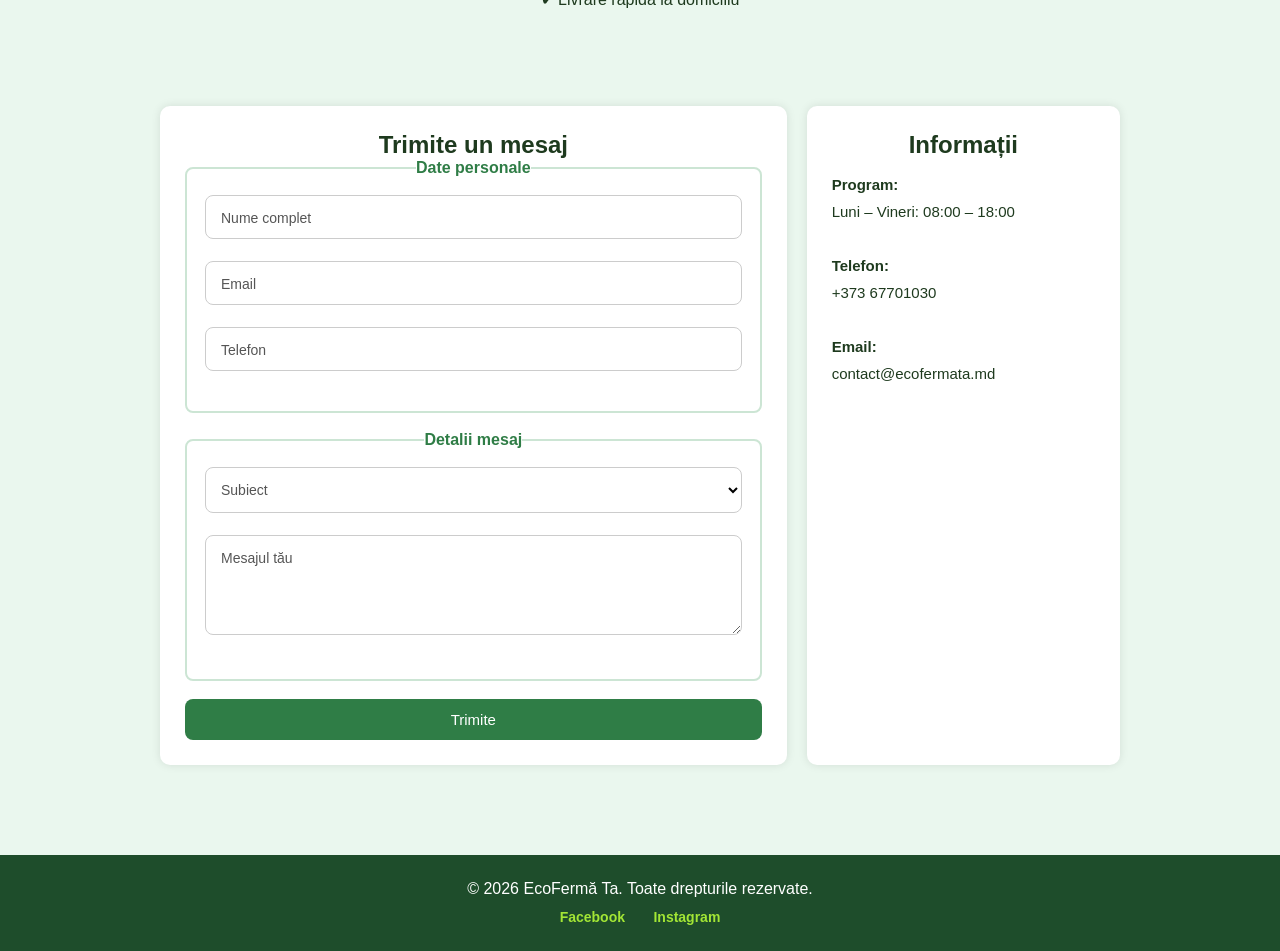
==== commit ea2af5c0: "index.html" ====
--- a/index.html
+++ b/index.html
@@ -1,787 +1,205 @@
-<!-- Quality Assurance: Lighthouse Core Web Vitals audited by: Railean Anastasia | 19.05.2026 -->
 <!DOCTYPE html>
 <html lang="ro">
 <head>
-    <meta charset="UTF-8">
-    <meta name="viewport" content="width=device-width, initial-scale=1.0">
-    <meta name="description" content="EcoFermă Ta - Livrăm produse bio, legume, fructe proaspete și lactate naturale direct de la ferme locale în maxim 24 de ore.">
-    <title>EcoFermă Ta | Produse Bio & Livrare Rapidă</title>
-
-    <style>
-        /* Prevenire FOIT prin optimizarea fontului */
-        @font-face {
-            font-family: 'ArialCustom';
-            src: local('Arial');
-            font-display: swap;
-        }
-
-        body {
-            margin: 0;
-            font-family: 'ArialCustom', Arial, sans-serif;
-            background: #eaf7ee;
-        }
-
-        /* HEADER */
-        header {
-            background: #2f7d46;
-            color: white;
-            padding: 15px 25px;
-            display: flex;
-            justify-content: space-between;
-            align-items: center;
-        }
-
-        header .logo {
-            line-height: 1.2;
-        }
-
-        header nav a {
-            color: white;
-            margin: 0 10px;
-            text-decoration: none;
-            font-weight: bold;
-        }
-
-        /* HERO - Îmbunătățire LCP prin optimizarea background-ului și text contrast */
-        .hero {
-            background: linear-gradient(rgba(0, 0, 0, 0.4), rgba(0, 0, 0, 0.4)), url('https://images.unsplash.com/photo-1606787366850-de6330128bfc?auto=format&fit=crop&w=1200&q=80') center/cover;
-            color: white;
-            text-align: center;
-            padding: 90px 20px;
-        }
-
-        .hero h1 {
-            font-size: 38px;
-            background: rgba(0,0,0,0.65);
-            display: inline-block;
-            padding: 10px 20px;
-            border-radius: 8px;
-            margin: 0 0 15px 0;
-        }
-
-        .hero p {
-            margin: 15px 0 0 0;
-            font-size: 18px;
-            text-shadow: 1px 1px 4px rgba(0,0,0,0.8);
-        }
-
-        /* STATISTICI */
-        .stats {
-            display: flex;
-            justify-content: space-around;
-            background: rgba(0,0,0,0.75);
-            color: white;
-            padding: 20px;
-            font-weight: bold;
-            margin-top: 30px;
-            border-radius: 8px;
-        }
-
-        /* SECTIUNI ANCORĂ */
-        section {
-            padding: 50px 20px;
-            text-align: center;
-        }
-
-        /* =========================================================================
-           1. SERVICII — STILURI DE BAZĂ & FALLBACK
-           ========================================================================= */
-        .services {
-            display: flex;
-            flex-wrap: wrap;
-            justify-content: center;
-            gap: 24px;
-            max-width: 1200px;
-            margin: 0 auto;
-            padding: 40px 20px;
-            background-color: #153e20; 
-            border-radius: 16px;
-        }
-
-        .card {
-            display: flex;
-            flex-direction: column;
-            flex: 1 1 calc(25% - 24px); 
-            min-width: 250px;
-            max-width: 280px;
-            background-color: #ffffff; 
-            border: 1px solid rgba(0, 0, 0, 0.1);
-            border-radius: 12px;
-            padding: 20px;
-            box-shadow: 0 4px 10px rgba(0,0,0,0.05);
-            transition: transform 0.3s cubic-bezier(0.25, 1, 0.5, 1), box-shadow 0.3s ease;
-            box-sizing: border-box;
-            color: #1e3a1e;
-        }
-
-        .card:hover {
-            transform: translateY(-5px);
-        }
-
-        /* Aspect-ratio explicit pentru eliminarea totală a CLS-ului */
-        .card img {
-            width: 100%;
-            height: 150px;
-            aspect-ratio: 4 / 3;
-            object-fit: cover;
-            border-radius: 8px;
-            margin-bottom: 15px;
-        }
-
-        .card h3 {
-            margin: 0 0 10px 0;
-            font-size: 20px;
-            color: #153e20;
-        }
-
-        .card p {
-            margin: 0;
-            font-size: 14px;
-            line-height: 1.5;
-            color: #2b4c32;
-        }
-
-        /* =========================================================================
-           2. REFORMARE LA GRID
-           ========================================================================= */
-        @supports (display: grid) {
-            .services {
-                display: grid;
-                grid-template-columns: repeat(auto-fit, minmax(260px, 1fr));
-                gap: 24px;
-            }
-            
-            .card {
-                flex: none;
-                max-width: none;
-                min-width: 0;
-            }
-        }
-
-        /* =========================================================================
-           3. SUBGRID FALLBACK PLAN
-           ========================================================================= */
-        @supports (grid-template-rows: subgrid) {
-            .services {
-                grid-auto-rows: max-content;
-            }
-            .card {
-                display: grid;
-                grid-row: span 3;
-                grid-template-rows: subgrid;
-                gap: 10px;
-            }
-            .card img {
-                margin-bottom: 0;
-            }
-        }
-
-        /* =========================================================================
-           4. REFORMARE OPTICĂ + AUDIT CONTRAST (Corectat pentru conformitate WCAG AA)
-           ========================================================================= */
-        @supports (backdrop-filter: blur(20px)) or (-webkit-backdrop-filter: blur(20px)) {
-            .services {
-                background: radial-gradient(circle at top left, #1e4d2b, #091a0e);
-            }
-
-            .card {
-                background-color: rgba(255, 255, 255, 0.08);
-                backdrop-filter: blur(20px);
-                -webkit-backdrop-filter: blur(20px);
-                border: 1px solid rgba(255, 255, 255, 0.25);
-                box-shadow: 0 10px 30px rgba(0, 0, 0, 0.3);
-                color: #ffffff;
-            }
-            
-            .card h3 {
-                color: #ffffff;
-                text-shadow: 1px 1px 2px rgba(0,0,0,0.5);
-            }
-            
-            /* Corectat contrast de la #d1ebd7 la #eaf7ee pentru raport > 4.5:1 */
-            .card p {
-                color: #eaf7ee;
-            }
-        }
-
-        /* =========================================================================
-           5. THE "NOT" OPERATOR CHALLENGE
-           ========================================================================= */
-        @supports not (backdrop-filter: blur(20px)) {
-            .card {
-                border: 2px solid #2f7d46;
-                box-shadow: 0 15px 35px rgba(15, 62, 32, 0.25);
-                background-color: #ffffff;
-            }
-        }
-
-        /* ZIUA 11 — PERECHEA I: ADAPTIVE SHOWCASE */
-        .showcase-label {
-            text-align: center;
-            color: #4a7c59;
-            font-size: 0.78rem;
-            letter-spacing: 0.12em;
-            text-transform: uppercase;
-            margin: 40px 20px 0;
-            font-weight: bold;
-        }
-
-        .showcase-title {
-            text-align: center;
-            color: #1e3a1e;
-            font-size: 1.4rem;
-            font-weight: bold;
-            margin: 8px 20px 0;
-        }
-
-        .adaptive-showcase {
-            display: flex;
-            flex-wrap: wrap;
-            gap: 20px;
-            justify-content: center;
-            padding: 40px;
-            background-color: #0f172a;
-            margin: 20px;
-            border-radius: 16px;
-        }
-
-        .adaptive-card {
-            flex: 1 1 calc(33.333% - 20px);
-            min-width: 280px;
-            background-color: #1e293b;
-            border: 1px solid rgba(255, 255, 255, 0.1);
-            border-radius: 16px;
-            padding: 30px;
-            color: #f8fafc;
-            transition: transform 0.3s cubic-bezier(0.25, 1, 0.5, 1);
-        }
-
-        .adaptive-card:hover {
-            transform: translateY(-6px);
-        }
-
-        .adaptive-card__header {
-            font-size: 1.1rem;
-            font-weight: bold;
-            color: #86efac;
-            margin-bottom: 12px;
-            letter-spacing: 0.05em;
-        }
-
-        .adaptive-card__body {
-            font-size: 0.95rem;
-            line-height: 1.6;
-            color: #cbd5e1;
-            margin: 0;
-        }
-
-        @supports (display: grid) {
-            .adaptive-showcase {
-                display: grid;
-                grid-template-columns: repeat(auto-fit, minmax(300px, 1fr));
-                gap: 30px;
-            }
-
-            .adaptive-card {
-                flex: none;
-                min-width: 0;
-            }
-        }
-
-        @supports (backdrop-filter: blur(20px)) or (-webkit-backdrop-filter: blur(20px)) {
-            .adaptive-card {
-                background-color: rgba(255, 255, 255, 0.03);
-                backdrop-filter: blur(20px);
-                -webkit-backdrop-filter: blur(20px);
-                border: 1px solid rgba(255, 255, 255, 0.15);
-                box-shadow: 0 10px 30px rgba(0, 0, 0, 0.5);
-            }
-
-            .adaptive-showcase {
-                background: radial-gradient(circle at top left, #1e1b4b, #090514);
-            }
-        }
-
-        @supports not (backdrop-filter: blur(10px)) {
-            .adaptive-card {
-                background-color: #1e293b;
-                box-shadow:
-                    0 2px 0 rgba(255, 255, 255, 0.07) inset,
-                    0 20px 50px rgba(0, 0, 0, 0.7),
-                    0 4px 15px rgba(0, 0, 0, 0.5);
-                border: 1px solid rgba(255, 255, 255, 0.12);
-                background-image: linear-gradient(
-                    135deg,
-                    rgba(255, 255, 255, 0.05) 0%,
-                    transparent 60%
-                );
-            }
-        }
-
-        /* SECTIUNEA DESPRE */
-        #despre {
-            background: #dff5e5;
-            padding: 60px 20px;
-            text-align: center;
-        }
-
-        #despre h2 {
-            font-size: 32px;
-            color: #1e4d2b;
-            margin-top: 0;
-            margin-bottom: 10px;
-        }
-
-        #despre .despre-intro {
-            max-width: 800px;
-            margin: 0 auto 40px;
-            font-size: 17px;
-            line-height: 1.7;
-            color: #333;
-        }
-
-        /* VIDEO WRAPPER & CLS PREVENTION */
-        .video-wrapper {
-            position: relative;
-            width: 100%;
-            max-width: 800px;
-            margin: 0 auto 50px;
-            border-radius: 14px;
-            overflow: hidden;
-            box-shadow: 0 8px 30px rgba(0,0,0,0.18);
-        }
-
-        .video-wrapper::before {
-            content: '';
-            display: block;
-            padding-top: 56.25%;
-        }
-
-        .video-wrapper iframe {
-            position: absolute;
-            top: 0;
-            left: 0;
-            width: 100%;
-            height: 100%;
-            border: 0;
-        }
-
-        /* HARTA WRAPPER & CLS PREVENTION */
-        .map-wrapper {
-            width: 100%;
-            max-width: 800px;
-            margin: 0 auto;
-            border-radius: 14px;
-            overflow: hidden;
-            box-shadow: 0 8px 30px rgba(0,0,0,0.18);
-        }
-
-        .map-wrapper iframe {
-            width: 100%;
-            height: 400px;
-            border: 0;
-            display: block;
-        }
-
-        .map-label {
-            margin-top: 14px;
-            font-size: 15px;
-            color: #2f7d46;
-            font-weight: bold;
-        }
-
-        .despre-separator {
-            width: 60px;
-            height: 4px;
-            background: #2f7d46;
-            border-radius: 2px;
-            margin: 0 auto 40px;
-        }
-
-        /* CONTACT LAYOUT */
-        .contact-layout {
-            display: grid;
-            grid-template-columns: 2fr 1fr;
-            gap: 20px;
-            max-width: 1200px;
-            margin: auto;
-            padding: 40px 20px;
-        }
-
-        .form-box,
-        .info-box {
-            background: white;
-            padding: 25px;
-            border-radius: 10px;
-            box-shadow: 0 0 10px rgba(0,0,0,0.1);
-        }
-
-        fieldset {
-            border: 2px solid #cce5d4;
-            border-radius: 8px;
-            margin-bottom: 20px;
-            padding: 20px;
-        }
-
-        legend {
-            font-weight: bold;
-            color: #2f7d46;
-        }
-
-        /* FLOATING LABELS */
-        .floating-group {
-            position: relative;
-            margin-bottom: 25px;
-        }
-
-        .floating-group input,
-        .floating-group textarea,
-        .floating-group select {
-            width: 100%;
-            padding: 18px 10px 10px;
-            border: 1px solid #ccc;
-            border-radius: 8px;
-            font-size: 15px;
-            background: white;
-            outline: none;
-            box-sizing: border-box;
-        }
-
-        .floating-group textarea {
-            min-height: 120px;
-            resize: vertical;
-        }
-
-        .floating-group label {
-            position: absolute;
-            left: 12px;
-            top: 16px;
-            background: white;
-            padding: 0 5px;
-            color: #555;
-            transition: 0.3s;
-            pointer-events: none;
-        }
-
-        .floating-group input:focus + label,
-        .floating-group input:not(:placeholder-shown) + label,
-        .floating-group textarea:focus + label,
-        .floating-group textarea:not(:placeholder-shown) + label,
-        .floating-group select:focus + label,
-        .floating-group select:valid + label {
-            top: -10px;
-            left: 10px;
-            font-size: 12px;
-            color: #2f7d46;
-        }
-
-        .floating-group input:focus,
-        .floating-group textarea:focus,
-        .floating-group select:focus {
-            border-color: #2f7d46;
-        }
-
-        .error-msg {
-            display: none;
-            color: #d32f2f;
-            font-size: 12px;
-            margin-top: 5px;
-            text-align: left;
-        }
-
-        .floating-group input:invalid:focus ~ .error-msg,
-        .floating-group textarea:invalid:focus ~ .error-msg,
-        .floating-group select:invalid:focus ~ .error-msg {
-            display: block;
-        }
-
-        .form-box button {
-            width: 100%;
-            padding: 12px;
-            background: #2f7d46;
-            color: white;
-            border: none;
-            border-radius: 8px;
-            cursor: pointer;
-            font-size: 16px;
-            position: relative;
-            overflow: hidden;
-            transition: 0.3s;
-        }
-
-        .form-box button:hover {
-            background: #1f5d31;
-            transform: scale(1.03);
-        }
-
-        .info-box iframe {
-            width: 100%;
-            height: 300px;
-            border: 0;
-            border-radius: 10px;
-        }
-
-        .info-box p {
-            text-align: left;
-        }
-
-        /* STRUCTURĂ FOOTER */
-        footer {
-            background: #1e4d2b;
-            color: white;
-            text-align: center;
-            padding: 25px;
-        }
-
-        .footer-social-links {
-            margin-top: 12px;
-        }
-
-        .footer-social-links a {
-            color: #a3e635;
-            margin: 0 15px;
-            text-decoration: none;
-            font-weight: bold;
-            font-size: 14px;
-            transition: color 0.2s;
-        }
-
-        .footer-social-links a:hover {
-            color: #ffffff;
-        }
-
-        /* MEDIA QUERIES */
-        @media (max-width: 900px) {
-            .card {
-                flex: 1 1 calc(50% - 24px);
-                max-width: calc(50% - 12px);
-            }
-        }
-
-        @media (max-width: 600px) {
-            .card {
-                flex: 1 1 100%;
-                max-width: 100%;
-            }
-
-            .contact-layout {
-                grid-template-columns: 1fr;
-            }
-
-            .stats {
-                flex-direction: column;
-                gap: 10px;
-            }
-
-            header {
-                flex-direction: column;
-                text-align: center;
-            }
-
-            header nav {
-                margin-top: 10px;
-            }
-
-            .map-wrapper iframe {
-                height: 260px;
-            }
-
-            #despre h2 {
-                font-size: 24px;
-            }
-
-            .adaptive-card {
-                min-width: 0;
-            }
-        }
-    </style>
+<meta charset="UTF-8">
+<meta name="viewport" content="width=device-width, initial-scale=1.0">
+<meta name="description" content="EcoFermă Ta - Livrăm produse bio, legume, fructe proaspete și lactate naturale direct de la ferme locale în maxim 24 de ore.">
+<title>EcoFermă Ta | Produse Bio & Livrare Rapidă</title>
+<style>
+*{box-sizing:border-box;margin:0;padding:0}
+body{font-family:Arial,sans-serif;background:#eaf7ee;color:#1e3a1e}
+header{background:#2f7d46;color:white;padding:15px 25px;display:flex;justify-content:space-between;align-items:center;flex-wrap:wrap;gap:10px}
+header .logo{line-height:1.2}
+header nav a{color:white;margin:0 10px;text-decoration:none;font-weight:bold;cursor:pointer}
+header nav a:hover{text-decoration:underline}
+.hero{background:linear-gradient(rgba(0,0,0,0.4),rgba(0,0,0,0.4)),url('https://images.unsplash.com/photo-1606787366850-de6330128bfc?auto=format&fit=crop&w=1200&q=80') center/cover;color:white;text-align:center;padding:90px 20px}
+.hero h1{font-size:32px;background:rgba(0,0,0,0.65);display:inline-block;padding:10px 20px;border-radius:8px;margin:0 0 15px}
+.hero p{font-size:18px;text-shadow:1px 1px 4px rgba(0,0,0,0.8)}
+.stats{display:flex;justify-content:space-around;flex-wrap:wrap;gap:10px;background:rgba(0,0,0,0.75);color:white;padding:20px;font-weight:bold;margin-top:30px;border-radius:8px}
+section{padding:50px 20px;text-align:center}
+.services{display:grid;grid-template-columns:repeat(auto-fit,minmax(220px,1fr));gap:24px;max-width:1100px;margin:0 auto;padding:30px;background:#153e20;border-radius:16px}
+.card{background:white;border:1px solid rgba(0,0,0,0.1);border-radius:12px;padding:20px;box-shadow:0 4px 10px rgba(0,0,0,0.05);transition:transform 0.3s ease;color:#1e3a1e}
+.card:hover{transform:translateY(-5px)}
+.card img{width:100%;height:140px;object-fit:cover;border-radius:8px;margin-bottom:12px}
+.card h3{font-size:18px;margin:0 0 8px;color:#153e20}
+.card p{font-size:14px;line-height:1.5;color:#2b4c32}
+#despre{background:#dff5e5;padding:60px 20px;text-align:center}
+#despre h2{font-size:28px;color:#1e4d2b;margin-bottom:10px}
+.despre-separator{width:60px;height:4px;background:#2f7d46;border-radius:2px;margin:0 auto 30px}
+.despre-intro{max-width:700px;margin:0 auto 30px;font-size:16px;line-height:1.7;color:#333}
+.map-wrapper{width:100%;max-width:700px;margin:0 auto;border-radius:14px;overflow:hidden;box-shadow:0 8px 30px rgba(0,0,0,0.18)}
+.map-wrapper iframe{width:100%;height:350px;border:0;display:block}
+.map-label{margin-top:12px;font-size:14px;color:#2f7d46;font-weight:bold}
+.contact-layout{display:grid;grid-template-columns:2fr 1fr;gap:20px;max-width:1000px;margin:auto;padding:40px 20px}
+@media(max-width:700px){.contact-layout{grid-template-columns:1fr}.stats{flex-direction:column}header{flex-direction:column;text-align:center}}
+.form-box,.info-box{background:white;padding:25px;border-radius:10px;box-shadow:0 0 10px rgba(0,0,0,0.1)}
+fieldset{border:2px solid #cce5d4;border-radius:8px;margin-bottom:18px;padding:18px}
+legend{font-weight:bold;color:#2f7d46}
+.floating-group{position:relative;margin-bottom:22px}
+.floating-group input,.floating-group textarea,.floating-group select{width:100%;padding:18px 10px 8px;border:1px solid #ccc;border-radius:8px;font-size:14px;background:white;outline:none}
+.floating-group textarea{min-height:100px;resize:vertical}
+.floating-group label{position:absolute;left:12px;top:15px;background:white;padding:0 4px;color:#555;transition:0.25s;pointer-events:none;font-size:14px}
+.floating-group input:focus+label,.floating-group input:not(:placeholder-shown)+label,.floating-group textarea:focus+label,.floating-group textarea:not(:placeholder-shown)+label,.floating-group select:focus+label,.floating-group select:valid+label{top:-10px;left:10px;font-size:11px;color:#2f7d46}
+.floating-group input:focus,.floating-group textarea:focus,.floating-group select:focus{border-color:#2f7d46}
+.submit-btn{width:100%;padding:12px;background:#2f7d46;color:white;border:none;border-radius:8px;cursor:pointer;font-size:15px;transition:background 0.2s,transform 0.15s}
+.submit-btn:hover{background:#1f5d31;transform:scale(1.02)}
+.submit-btn:active{transform:scale(0.98)}
+footer{background:#1e4d2b;color:white;text-align:center;padding:25px}
+.footer-social-links{margin-top:10px}
+.footer-social-links a{color:#a3e635;margin:0 12px;text-decoration:none;font-weight:bold;font-size:14px}
+.footer-social-links a:hover{color:white}
+#toast{position:fixed;bottom:30px;left:50%;transform:translateX(-50%) translateY(80px);background:#2f7d46;color:white;padding:12px 24px;border-radius:8px;font-size:15px;opacity:0;transition:all 0.4s ease;z-index:999;pointer-events:none}
+#toast.show{opacity:1;transform:translateX(-50%) translateY(0)}
+.beneficii p{font-size:16px;line-height:2;color:#1e3a1e}
+</style>
 </head>
-
 <body>
 
+<div id="toast">✔ Mesajul a fost trimis!</div>
+
 <header>
-    <div class="logo">
-        <strong>🌿 EcoFermă Ta</strong><br>
-        <small>Sănătate din natură, direct la tine</small>
-    </div>
-    <nav>
-        <a href="#">Acasă</a>
-        <a href="#">Produse</a>
-        <a href="#despre">Despre</a>
-        <a href="#">Livrare</a>
-        <a href="#">Contact</a>
-    </nav>
+  <div class="logo"><strong>🌿 EcoFermă Ta</strong><br><small>Sănătate din natură, direct la tine</small></div>
+  <nav>
+    <a onclick="smoothScroll('top')">Acasă</a>
+    <a onclick="smoothScroll('servicii')">Produse</a>
+    <a onclick="smoothScroll('despre')">Despre</a>
+    <a onclick="smoothScroll('contact')">Contact</a>
+  </nav>
 </header>
 
-<!-- HERO -->
-<main class="hero">
+<div id="top">
+  <main class="hero">
     <h1>Prospețime naturală direct la ușa ta</h1>
     <p>Legume, fructe și produse lactate BIO de la ferme locale</p>
-
     <div class="stats">
-        <div>1000+ Clienți</div>
-        <div>24h Livrare</div>
-        <div>150+ Ferme</div>
-    </div>
-</main>
-
-<!-- SERVICII -->
-<section>
-    <h2>Ce oferim</h2>
-    <div class="services">
-        <div class="card">
-            <img src="https://images.unsplash.com/photo-1592924357228-91a4daadcfea?auto=format&fit=crop&w=800&q=80" alt="Legume proaspete BIO cultivate local fără pesticide" width="280" height="150" loading="lazy">
-            <h3>🥕 Legume BIO</h3>
-            <p>Legume cultivate natural, fără pesticide, direct din ferme locale.</p>
-        </div>
-
-        <div class="card">
-            <img src="https://images.unsplash.com/photo-1619566636858-adf3ef46400b?auto=format&fit=crop&w=800&q=80" alt="Fructe proaspete de sezon culese manual" width="280" height="150" loading="lazy">
-            <h3>🍎 Fructe proaspete</h3>
-            <p>Fructe sănătoase, culese zilnic pentru prospețime maximă.</p>
-        </div>
-
-        <div class="card">
-            <img src="https://images.unsplash.com/photo-1628088062854-d1870b4553da?auto=format&fit=crop&w=800&q=80" alt="Lactate proaspete și brânzeturi tradiționale" width="280" height="150" loading="lazy">
-            <h3>🥛 Lactate naturale</h3>
-            <p>Lapte, brânzeturi și iaurturi fără aditivi sau conservanți.</p>
-        </div>
-
-        <div class="card">
-            <img src="https://images.unsplash.com/photo-1580674285054-bed31e145f59?auto=format&fit=crop&w=800&q=80" alt="Mașină frigorifică pentru livrare rapidă la domiciliu" width="280" height="150" loading="lazy">
-            <h3>🚚 Livrare rapidă</h3>
-            <p>Comenzile ajung la tine în maxim 24 de ore.</p>
-        </div>
-    </div>
-</section>
-
-<!-- ADAPTIVE SHOWCASE -->
-<div class="showcase-label">Ziua 11 — Progressive Enhancement Demo</div>
-<div class="showcase-title">Sistem Adaptiv cu @supports</div>
-
-<section class="adaptive-showcase">
-    <div class="adaptive-card">
-        <div class="adaptive-card__header">Modulul 01</div>
-        <p class="adaptive-card__body">Sistem de interfață rezistent la erori și compatibil retroactiv.</p>
-    </div>
-    <div class="adaptive-card">
-        <div class="adaptive-card__header">Modulul 02</div>
-        <p class="adaptive-card__body">Fallback automat la nivel de layout engine prin Feature Queries.</p>
-    </div>
-    <div class="adaptive-card">
-        <div class="adaptive-card__header">Modulul 03</div>
-        <p class="adaptive-card__body">Suport complet pentru randare pe GPU sau CPU legacy.</p>
-    </div>
-</section>
-
-<!-- SECȚIUNEA #DESPRE -->
+      <div>1000+ Clienți</div>
+      <div>24h Livrare</div>
+      <div>150+ Ferme</div>
+    </div>
+  </main>
+</div>
+
+<section id="servicii">
+  <h2>Ce oferim</h2>
+  <div class="services">
+    <div class="card">
+      <img src="https://images.unsplash.com/photo-1592924357228-91a4daadcfea?auto=format&fit=crop&w=600&q=70" alt="Legume BIO" loading="lazy">
+      <h3>🥕 Legume BIO</h3>
+      <p>Legume cultivate natural, fără pesticide, direct din ferme locale.</p>
+    </div>
+    <div class="card">
+      <img src="https://images.unsplash.com/photo-1619566636858-adf3ef46400b?auto=format&fit=crop&w=600&q=70" alt="Fructe proaspete" loading="lazy">
+      <h3>🍎 Fructe proaspete</h3>
+      <p>Fructe sănătoase, culese zilnic pentru prospețime maximă.</p>
+    </div>
+    <div class="card">
+      <img src="https://images.unsplash.com/photo-1628088062854-d1870b4553da?auto=format&fit=crop&w=600&q=70" alt="Lactate naturale" loading="lazy">
+      <h3>🥛 Lactate naturale</h3>
+      <p>Lapte, brânzeturi și iaurturi fără aditivi sau conservanți.</p>
+    </div>
+    <div class="card">
+      <img src="https://images.unsplash.com/photo-1580674285054-bed31e145f59?auto=format&fit=crop&w=600&q=70" alt="Livrare rapidă" loading="lazy">
+      <h3>🚚 Livrare rapidă</h3>
+      <p>Comenzile ajung la tine în maxim 24 de ore.</p>
+    </div>
+  </div>
+</section>
+
 <section id="despre">
-    <h2>🌿 Despre EcoFermă Ta</h2>
-    <div class="despre-separator"></div>
-
-    <p class="despre-intro">
-        EcoFermă Ta este o inițiativă locală care aduce produse bio direct de la fermieri la consumatori.
-        Susținem agricultura ecologică și micii producători locali.
-    </p>
-
-    <h3 style="color:#1e4d2b; margin-bottom:20px;">📽️ Video de Prezentare</h3>
-    <div class="video-wrapper">
-        <iframe
-            src="https://player.vimeo.com/video/337628564?h=79a36178cc"
-            title="EcoFermă Ta – Produse Bio"
-            width="800"
-            height="450"
-            sandbox="allow-scripts allow-same-origin allow-presentation"
-            allow="accelerometer; autoplay; clipboard-write; encrypted-media; gyroscope; picture-in-picture"
-            allowfullscreen>
-        </iframe>
-    </div>
-
-    <h3 style="color:#1e4d2b; margin: 40px 0 20px;">📍 Unde ne găsești</h3>
-    <div class="map-wrapper">
-        <iframe
-            src="https://maps.google.com/maps?q=Chisinau,Moldova&amp;t=&amp;z=13&amp;ie=UTF8&amp;iwloc=&amp;output=embed"
-            loading="lazy"
-            width="800"
-            height="400"
-            sandbox="allow-scripts allow-same-origin"
-            allowfullscreen
-            title="Locația EcoFermă Ta – Chișinău">
-        </iframe>
-    </div>
-    <p class="map-label">📌 Chișinău, Moldova &nbsp;|&nbsp; +373 67701030 &nbsp;|&nbsp; contact@ecofermata.md</p>
-</section>
-
-<!-- BENEFICII -->
-<section>
-    <h2>De ce să alegi noi?</h2>
-    <p>
-        ✔ Produse 100% naturale<br>
-        ✔ Sprijini fermierii locali<br>
-        ✔ Livrare rapidă la domiciliu
-    </p>
-</section>
-
-<!-- CONTACT LAYOUT -->
-<section class="contact-layout">
+  <h2>🌿 Despre EcoFermă Ta</h2>
+  <div class="despre-separator"></div>
+  <p class="despre-intro">EcoFermă Ta este o inițiativă locală care aduce produse bio direct de la fermieri la consumatori. Susținem agricultura ecologică și micii producători locali.</p>
+  <div class="map-wrapper">
+    <iframe
+      src="https://maps.google.com/maps?q=Chisinau,Moldova&t=&z=13&ie=UTF8&iwloc=&output=embed"
+      loading="lazy"
+      allowfullscreen
+      title="Locația EcoFermă Ta">
+    </iframe>
+  </div>
+  <p class="map-label">📌 Chișinău, Moldova &nbsp;|&nbsp; +373 67701030 &nbsp;|&nbsp; contact@ecofermata.md</p>
+</section>
+
+<section class="beneficii">
+  <h2>De ce să ne alegi?</h2>
+  <p>✔ Produse 100% naturale<br>✔ Sprijini fermierii locali<br>✔ Livrare rapidă la domiciliu</p>
+</section>
+
+<section id="contact" style="padding:0 0 50px">
+  <div class="contact-layout">
     <div class="form-box">
-        <h2>Trimite un mesaj</h2>
-        <form>
-            <fieldset>
-                <legend>Date personale</legend>
-                <div class="floating-group">
-                    <input type="text" id="name" name="name" placeholder=" " required autocomplete="name">
-                    <label for="name">Nume complet</label>
-                    <span class="error-msg">Introdu un nume valid</span>
-                </div>
-                <div class="floating-group">
-                    <input type="email" id="email" name="email" placeholder=" " required autocomplete="email">
-                    <label for="email">Email</label>
-                    <span class="error-msg">Introdu un email valid</span>
-                </div>
-                <div class="floating-group">
-                    <input type="tel" id="phone" name="phone" placeholder=" " required autocomplete="tel">
-                    <label for="phone">Telefon</label>
-                    <span class="error-msg">Introdu numărul de telefon</span>
-                </div>
-            </fieldset>
-
-            <fieldset>
-                <legend>Detalii mesaj</legend>
-                <div class="floating-group">
-                    <select id="subject" name="subject" required>
-                        <option value="" disabled selected></option>
-                        <option>Comandă produse</option>
-                        <option>Informații</option>
-                        <option>Livrare</option>
-                    </select>
-                    <label for="subject">Subiect</label>
-                    <span class="error-msg">Selectează un subiect</span>
-                </div>
-                <div class="floating-group">
-                    <textarea id="message" name="message" maxlength="250" placeholder=" " required></textarea>
-                    <label for="message">Mesajul tău</label>
-                </div>
-            </fieldset>
-            <button type="submit">Trimite</button>
-        </form>
-    </div>
-
+      <h2>Trimite un mesaj</h2>
+      <form id="contactForm">
+        <fieldset>
+          <legend>Date personale</legend>
+          <div class="floating-group">
+            <input type="text" id="name" placeholder=" " required autocomplete="name">
+            <label for="name">Nume complet</label>
+          </div>
+          <div class="floating-group">
+            <input type="email" id="email" placeholder=" " required autocomplete="email">
+            <label for="email">Email</label>
+          </div>
+          <div class="floating-group">
+            <input type="tel" id="phone" placeholder=" " required autocomplete="tel">
+            <label for="phone">Telefon</label>
+          </div>
+        </fieldset>
+        <fieldset>
+          <legend>Detalii mesaj</legend>
+          <div class="floating-group">
+            <select id="subject" required>
+              <option value="" disabled selected></option>
+              <option>Comandă produse</option>
+              <option>Informații</option>
+              <option>Livrare</option>
+            </select>
+            <label for="subject">Subiect</label>
+          </div>
+          <div class="floating-group">
+            <textarea id="message" maxlength="250" placeholder=" " required></textarea>
+            <label for="message">Mesajul tău</label>
+          </div>
+        </fieldset>
+        <button type="submit" class="submit-btn">Trimite</button>
+      </form>
+    </div>
     <div class="info-box">
-        <h2>Informații suplimentare</h2>
-        <p>Program de lucru: Luni - Vineri: 08:00 - 18:00</p>
-    </div>
+      <h2>Informații</h2>
+      <p style="margin-top:12px;line-height:1.8;font-size:15px;text-align:left">
+        <strong>Program:</strong><br>
+        Luni – Vineri: 08:00 – 18:00<br><br>
+        <strong>Telefon:</strong><br>
+        +373 67701030<br><br>
+        <strong>Email:</strong><br>
+        contact@ecofermata.md
+      </p>
+    </div>
+  </div>
 </section>
 
 <footer>
-    <p>&copy; 2026 EcoFermă Ta. Toate drepturile rezervate.</p>
-    <div class="footer-social-links">
-        <a href="#" rel="noopener noreferrer">Facebook</a>
-        <a href="#" rel="noopener noreferrer">Instagram</a>
-    </div>
+  <p>© 2026 EcoFermă Ta. Toate drepturile rezervate.</p>
+  <div class="footer-social-links">
+    <a href="https://facebook.com" target="_blank" rel="noopener noreferrer">Facebook</a>
+    <a href="https://instagram.com" target="_blank" rel="noopener noreferrer">Instagram</a>
+  </div>
 </footer>
+
+<script>
+function smoothScroll(id) {
+  const el = document.getElementById(id);
+  if (el) el.scrollIntoView({ behavior: 'smooth' });
+}
+
+document.getElementById('contactForm').addEventListener('submit', function(e) {
+  e.preventDefault();
+  const toast = document.getElementById('toast');
+  toast.classList.add('show');
+  setTimeout(() => toast.classList.remove('show'), 3000);
+  this.reset();
+});
+</script>
 
 </body>
 </html>
-
-  
